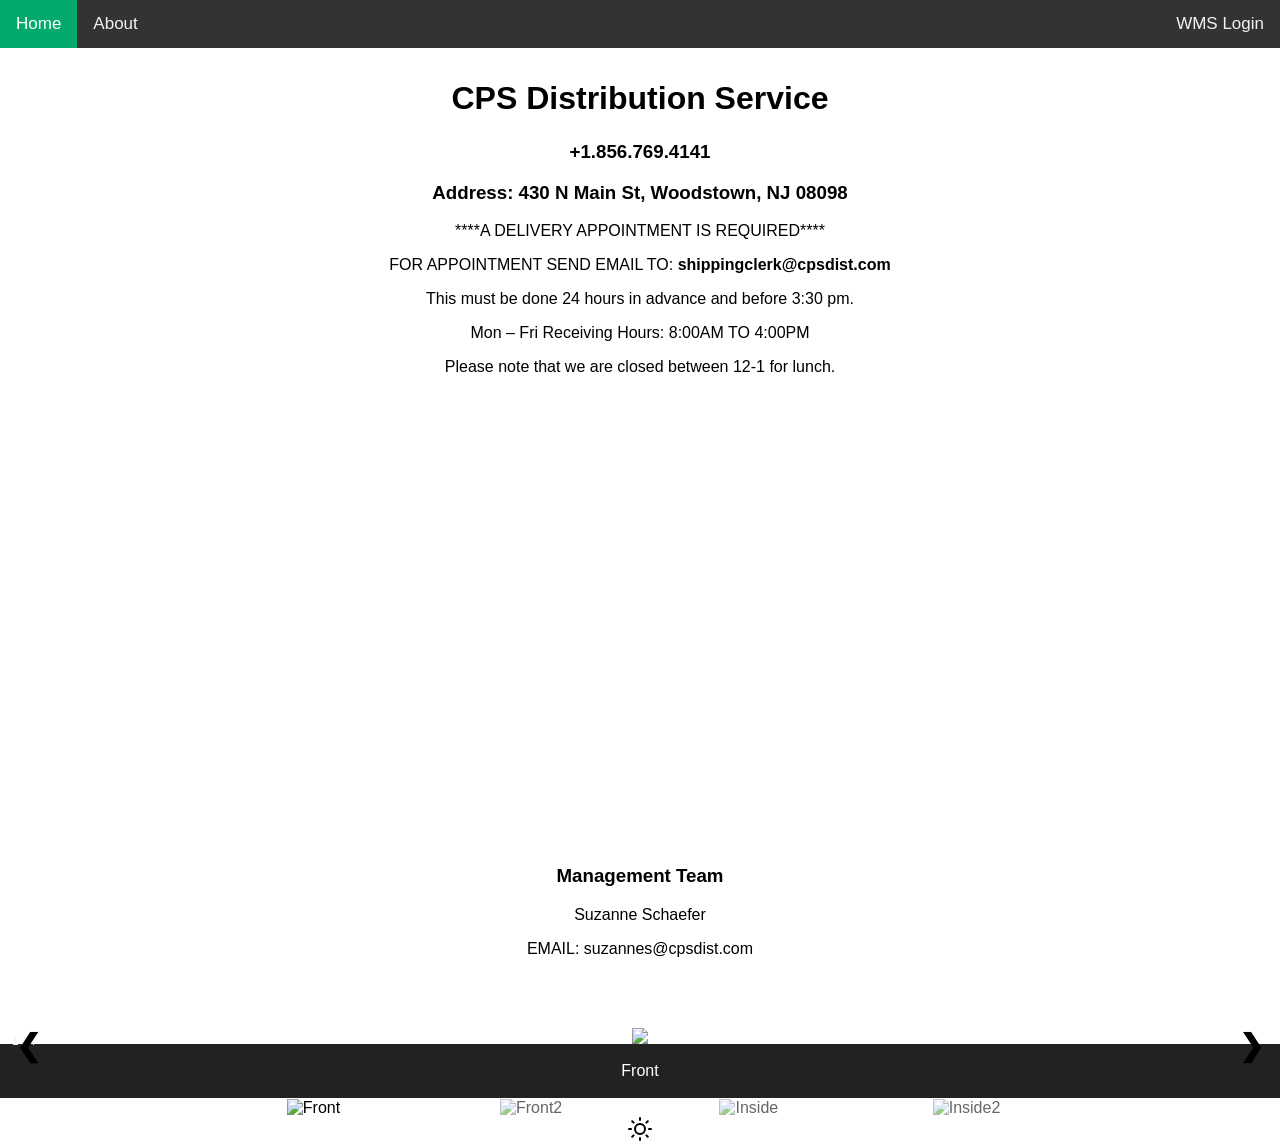
==== index.html @ 5da6aa64 "Align home and about page headers Co-authored-by: Copilot <223556219+Copilot@users.noreply.github.co" ====
<!doctype html>
<html>
<head>
<!-- Google tag (gtag.js) --> 
<script async src="https://www.googletagmanager.com/gtag/js?id=G-Y0MDS5JPE9"></script> 
<script>
  window.dataLayer = window.dataLayer || [];
  function gtag(){dataLayer.push(arguments);}
  gtag('js', new Date());

  gtag('config', 'G-Y0MDS5JPE9');
</script>
<meta charset="utf-8">
<title>CPS www.cpsdist.com</title>
	<link rel="stylesheet" href="mystyle.css">
</head>

<body>
<div class="topnav"> 
	<a class="active" href="index.html">Home</a> 
	<a href="about.html">About</a>
  <div class="topnav-right"> 
	  <a href="https://app.extensiv.com/">WMS Login</a> 
	</div>
</div>
<main class="content-wrap">
  <header class="page-header">
    <h1>CPS Distribution Service</h1>
  </header>
  <h3>+1.856.769.4141</h3>
  <h3>Address: 430 N Main St, Woodstown, NJ 08098</h3>
  <p>****A DELIVERY APPOINTMENT IS REQUIRED****</p>
  <p>FOR APPOINTMENT SEND EMAIL TO: <strong>shippingclerk@cpsdist.com</strong></p>
  <p>This must be done 24 hours in advance and before 3:30 pm.</p>
  <p>Mon – Fri Receiving Hours: 8:00AM TO 4:00PM </p>
  <p>Please note that we are closed between 12-1 for lunch.</p>
  <iframe src="https://www.google.com/maps/embed?pb=!1m18!1m12!1m3!1d3823.356753494996!2d-75.32481742333418!3d39.6613427715711!2m3!1f0!2f0!3f0!3m2!1i1024!2i768!4f13.1!3m3!1m2!1s0x89c72034158e847d%3A0xb6522a8468f2dd90!2s430%20N%20Main%20St%2C%20Woodstown%2C%20NJ%2008098%2C%20USA!5e1!3m2!1sen!2suk!4v1722860934580!5m2!1sen!2suk" width="600" height="450" style="border:0;" allowfullscreen="" loading="lazy" referrerpolicy="no-referrer-when-downgrade"></iframe>
  <p>
  <h3>Management Team</h3>
  </p>
  <p>Suzanne Schaefer</p>
  <p>EMAIL: suzannes@cpsdist.com</p>
</main>

<!DOCTYPE html>
<html>
<meta name="viewport" content="width=device-width, initial-scale=1">
<style>
body {
  font-family: Arial;
  margin: 0;
}

* {
  box-sizing: border-box;
}

img {
  vertical-align: middle;
}

/* Position the image container (needed to position the left and right arrows) */
.container {
  position: relative;
}

/* Hide the images by default */
.mySlides {
  display: none;
}

/* Add a pointer when hovering over the thumbnail images */
.cursor {
  cursor: pointer;
}

/* Next & previous buttons */
.prev,
.next {
  cursor: pointer;
  position: absolute;
  top: 40%;
  width: auto;
  padding: 16px;
  margin-top: -50px;
  color: black;
  font-weight: bold;
  font-size: 30px;
  border-radius: 0 3px 3px 0;
  user-select: none;
  -webkit-user-select: none;
}
	
.dark-mode .prev, .dark-mode .next{
  color: red;
}

/* Position the "next button" to the right */
.prev {
  left: 0;
  border-radius: 3px 0 0 3px;
}	
	
/* Position the "next button" to the right */
.next {
  right: 0;
  border-radius: 3px 0 0 3px;
}

/* On hover, add a black background color with a little bit see-through */
.prev:hover,
.next:hover {
  background-color: rgba(0, 0, 0, 0.8);
}

/* Number text (1/3 etc) */
.numbertext {
  color: #f2f2f2;
  font-size: 12px;
  padding: 8px 12px;
  position: absolute;
  top: 0;
}

/* Container for image text */
.caption-container {
  text-align: center;
  background-color: #222;
  padding: 2px 16px;
  color: white;
}

.row:after {
  content: "";
  display: table;
  clear: both;
}

/* Six columns side by side */
.column {
  /*float: left;*/
	display: inline-block;
  width: 16.66%;
}

/* Add a transparency effect for thumnbail images */
.demo {
  opacity: 0.6;
}

.active,
.demo:hover {
  opacity: 1;
}
</style>
<body>
<h2 style="text-align:center"></h2>
<div class="container" align="center">
  <div class="mySlides">
    <div class="numbertext">1 / 4</div>
    <img src="./Photos/Front.jpg" style="width:40%"> </div>
  <div class="mySlides">
    <div class="numbertext">2 / 4</div>
    <img src="./Photos/Front2.jpg" style="width:40%"> </div>
  <div class="mySlides">
    <div class="numbertext">3 / 4</div>
    <img src="./Photos/Inside.jpg" style="width:40%"> </div>
  <div class="mySlides">
    <div class="numbertext">4 / 4</div>
    <img src="./Photos/Inside2.jpg" style="width:40%"> </div>
  <a class="prev" onclick="plusSlides(-1)">❮</a> <a class="next" onclick="plusSlides(1)">❯</a>

  <div class="caption-container">
    <p id="caption"></p>
  </div>
  <div class="row">
    <div class="column"> <img class="demo cursor" src="./Photos/Front.jpg" style="width:100%" onclick="currentSlide(1)" alt="Front"> </div>
    <div class="column"> <img class="demo cursor" src="./Photos/Front2.jpg" style="width:100%" onclick="currentSlide(2)" alt="Front2"> </div>
    <div class="column"> <img class="demo cursor" src="./Photos/Inside.jpg" style="width:100%" onclick="currentSlide(3)" alt="Inside"> </div>
    <div class="column"> <img class="demo cursor" src="./Photos/Inside2.jpg" style="width:100%" onclick="currentSlide(4)" alt="Inside2"> </div>
  </div>
</div>
<script>
let slideIndex = 1;
showSlides(slideIndex);

function plusSlides(n) {
  showSlides(slideIndex += n);
}

function currentSlide(n) {
  showSlides(slideIndex = n);
}

function showSlides(n) {
  let i;
  let slides = document.getElementsByClassName("mySlides");
  let dots = document.getElementsByClassName("demo");
  let captionText = document.getElementById("caption");
  if (n > slides.length) {slideIndex = 1}
  if (n < 1) {slideIndex = slides.length}
  for (i = 0; i < slides.length; i++) {
    slides[i].style.display = "none";
  }
  for (i = 0; i < dots.length; i++) {
    dots[i].className = dots[i].className.replace(" active", "");
  }
  slides[slideIndex-1].style.display = "block";
  dots[slideIndex-1].className += " active";
  captionText.innerHTML = dots[slideIndex-1].alt;
}
</script> 
	
	<div align="center" class="toggle-container" id="themeToggle">
            <svg class="sun-icon" xmlns="http://www.w3.org/2000/svg" width="24" height="24" viewBox="0 0 24 24" fill="none" stroke="currentColor" stroke-width="2" stroke-linecap="round" stroke-linejoin="round">
                <circle cx="12" cy="12" r="5"></circle>
                <line x1="12" y1="1" x2="12" y2="3"></line>
                <line x1="12" y1="21" x2="12" y2="23"></line>
                <line x1="4.22" y1="4.22" x2="5.64" y2="5.64"></line>
                <line x1="18.36" y1="18.36" x2="19.78" y2="19.78"></line>
                <line x1="1" y1="12" x2="3" y2="12"></line>
                <line x1="21" y1="12" x2="23" y2="12"></line>
                <line x1="4.22" y1="19.78" x2="5.64" y2="18.36"></line>
                <line x1="18.36" y1="5.64" x2="19.78" y2="4.22"></line>
            </svg>
            <svg class="moon-icon" xmlns="http://www.w3.org/2000/svg" width="24" height="24" viewBox="0 0 24 24" fill="none" stroke="currentColor" stroke-width="2" stroke-linecap="round" stroke-linejoin="round">
                <path d="M21 12.79A9 9 0 1 1 11.21 3 7 7 0 0 0 21 12.79z"></path>
            </svg>
	</div>
		    <script src="script.js"></script>
	
<!-- Cloudflare Web Analytics --><script defer src='https://static.cloudflareinsights.com/beacon.min.js' data-cf-beacon='{"token": "e6b9dbf8e96c4eba8fe6dc95c6034bb9"}'></script><!-- End Cloudflare Web Analytics -->
</body>
</html>

</body>
</html>
---- mystyle.css ----
/* CSS Document */

body {
    margin: 0;
    font-family: Arial, Helvetica, sans-serif;
	background-color: white;
	color: black;
}
.dark-mode {
  background-color: black;
  color: white;
}

div.container {
  text-align: center;
}

.content-wrap {
  max-width: 900px;
  margin: 0 auto;
  padding: 72px 20px 32px;
  text-align: center;
}

.page-header {
  padding-top: 8px;
  margin-bottom: 24px;
}

.page-header h1,
.page-header h2 {
  margin: 0;
}

.page-header h2 {
  margin-top: 12px;
}

.content-wrap h1,
.content-wrap h2,
.content-wrap h3,
.content-wrap h4,
.content-wrap p {
  margin-left: auto;
  margin-right: auto;
}

ul.myUL {
  display: inline-block;
  text-align: left;
  line-height: 1.6;
}

.about-logo {
  max-width: 100%;
  height: auto;
}

.about-photo {
  max-width: 100%;
  height: auto;
}

.topnav {
    overflow: hidden;
    background-color: #333;
	position: fixed;
	width: 100%;
	top: 0px;
}
.topnav a {
    float: left;
    color: #f2f2f2;
    text-align: center;
    padding: 14px 16px;
    text-decoration: none;
    font-size: 17px;
}
.topnav a:hover {
    background-color: #ddd;
    color: black;
}
.topnav a.active {
    background-color: #04AA6D;
    color: white;
}
.topnav-right {
    float: right;
}


/* Styles for the toggle container */
.toggle-container {
    cursor: pointer;
}
/* Styles for the sun and moon icons */
.sun-icon, .moon-icon {
    width: 24px;
    height: 24px;
    transition: opacity 0.3s;
}
/* Hide moon icon by default (light mode) */
.moon-icon {
    display: none;
}
/* Show moon icon and hide sun icon in dark mode */
.dark-mode .sun-icon {
    display: none;
}
.dark-mode .moon-icon {
    display: inline-block;
}

/* Mobile map */
@media screen and (max-width:767px) {
iframe[src*="google"] {
    width: 95% !important;
}
}
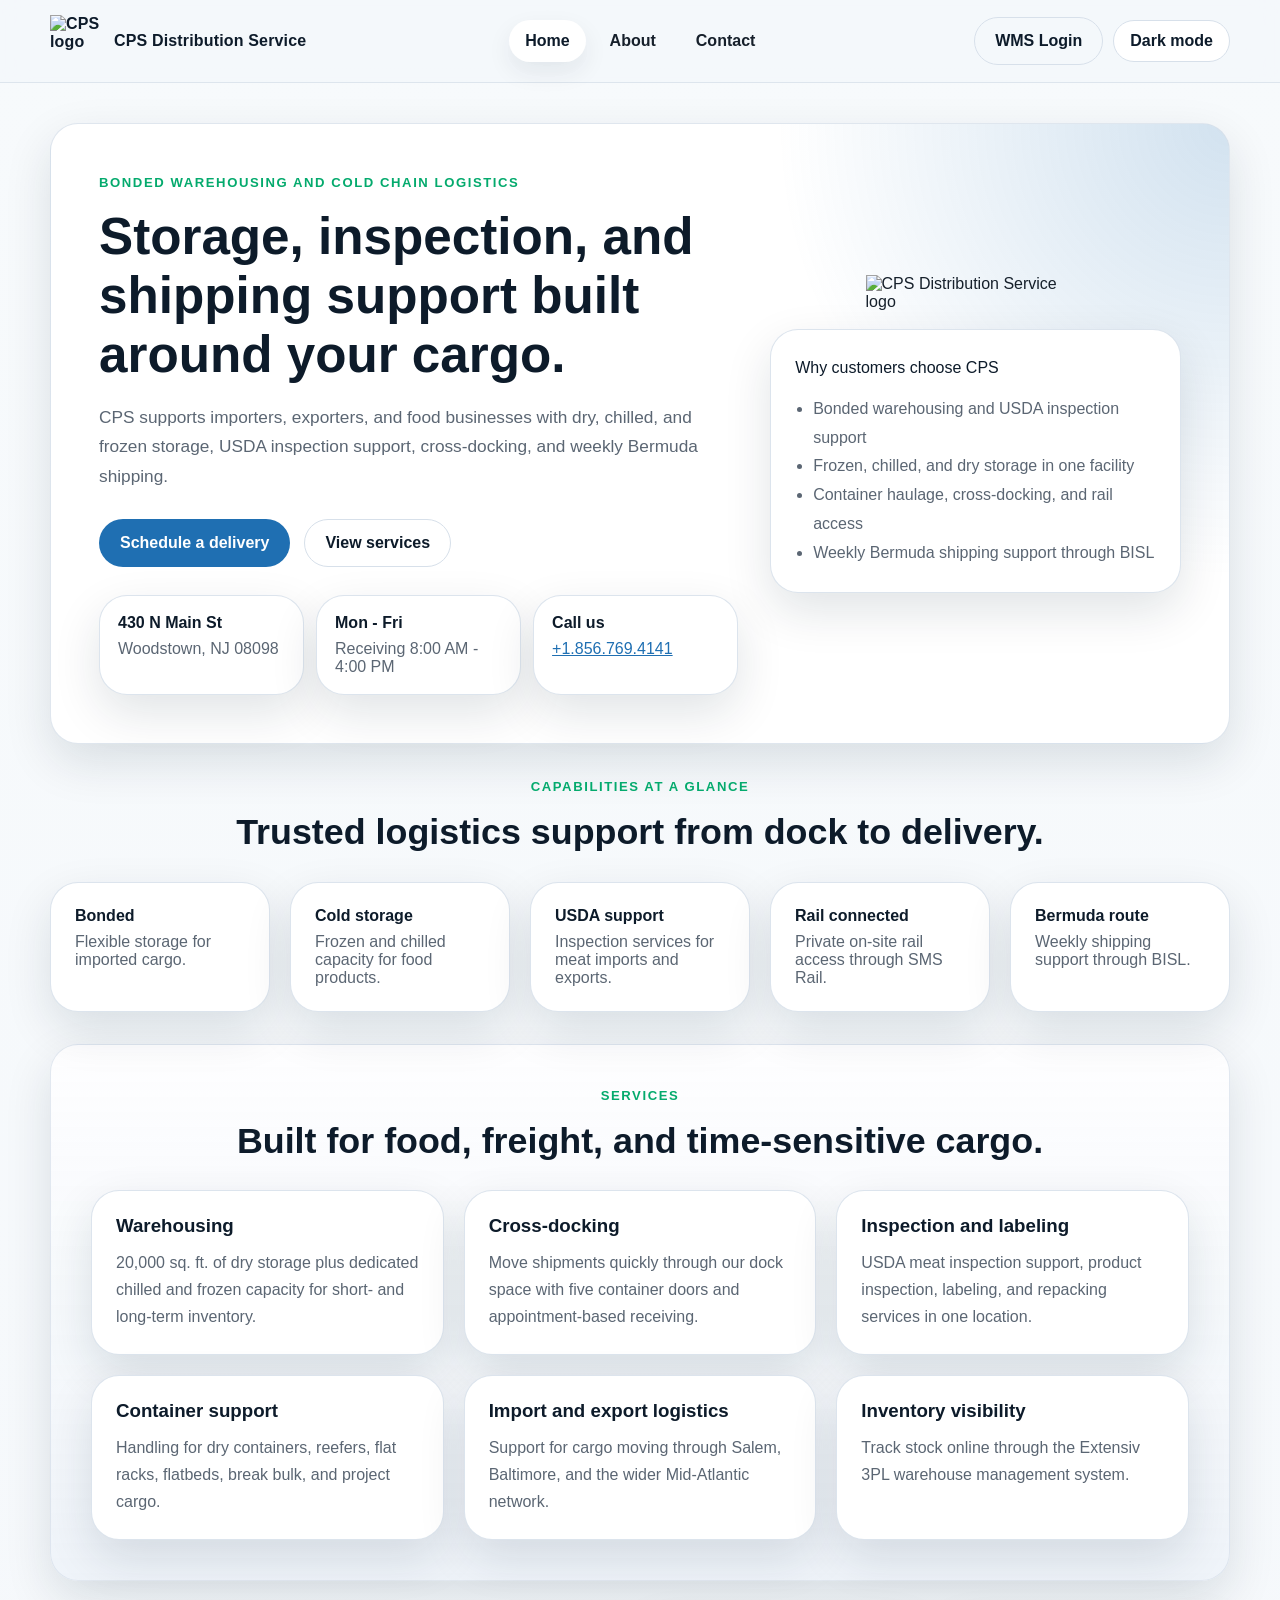
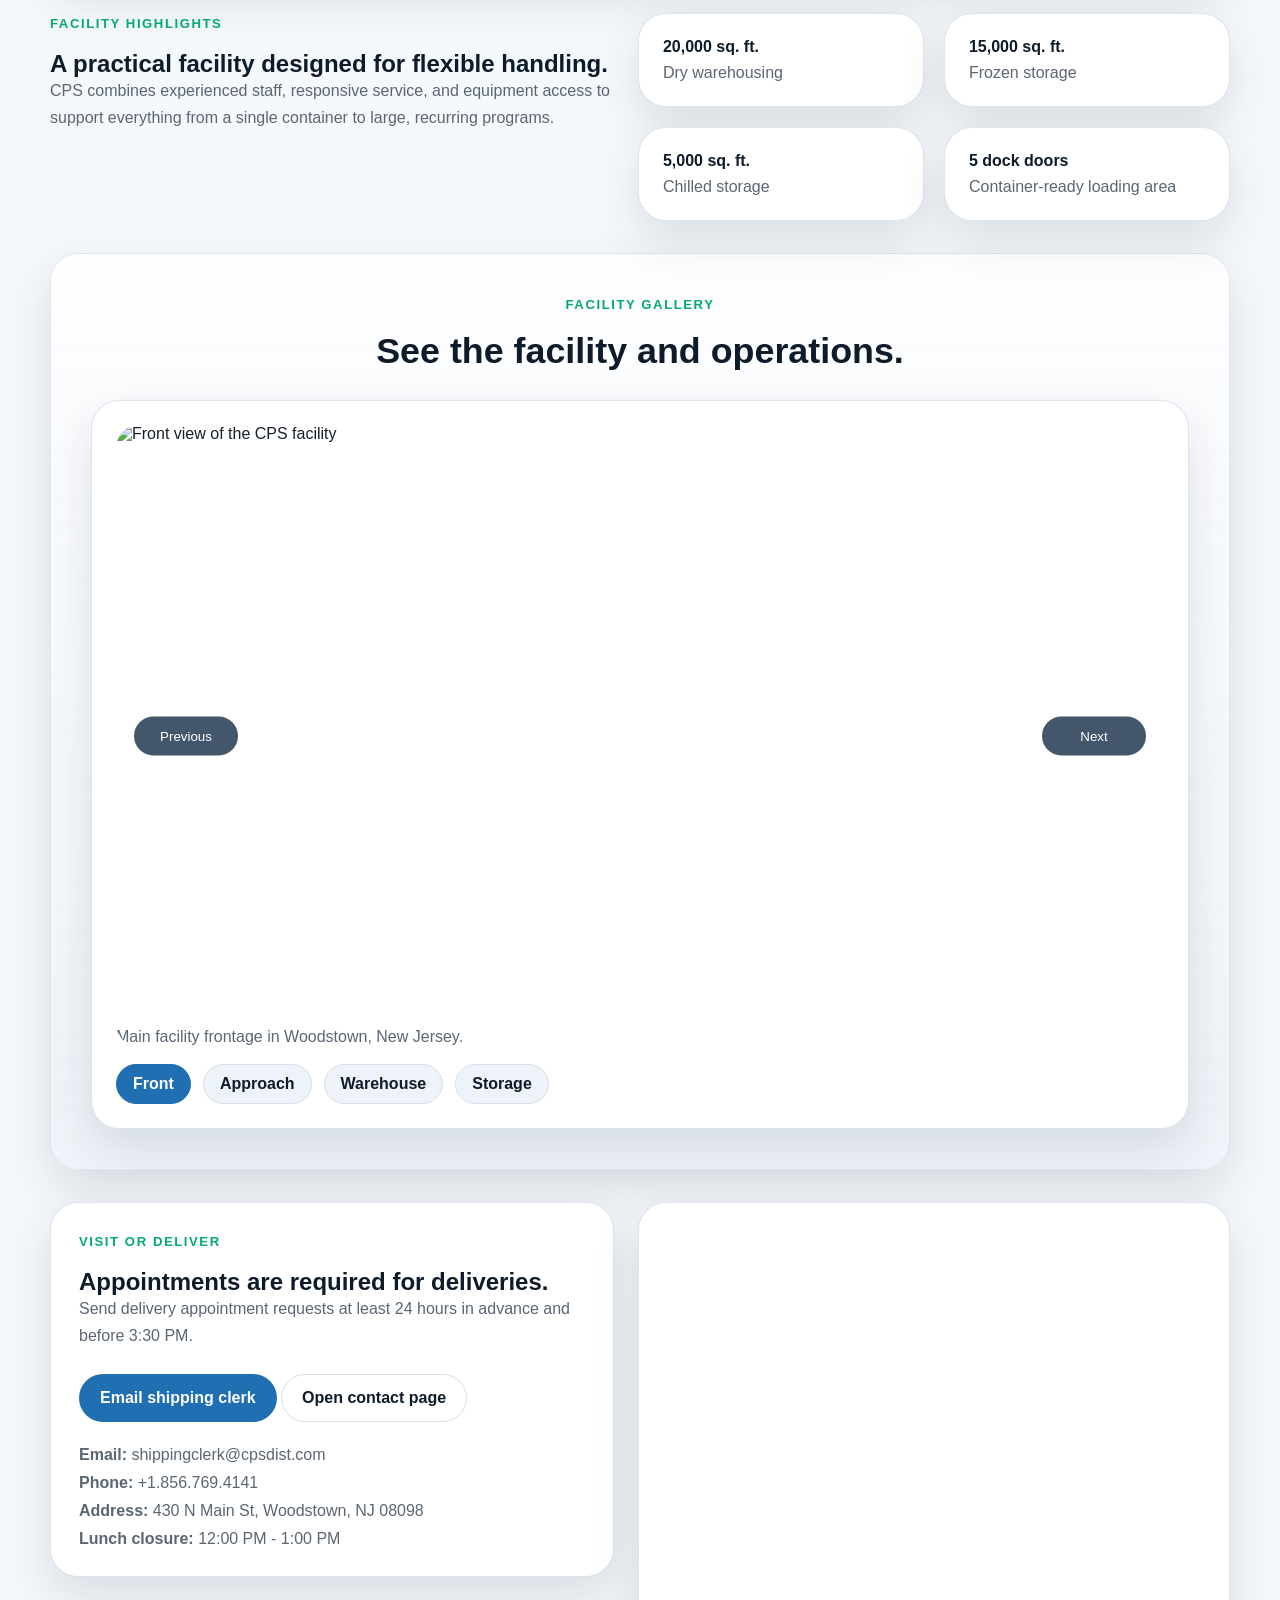
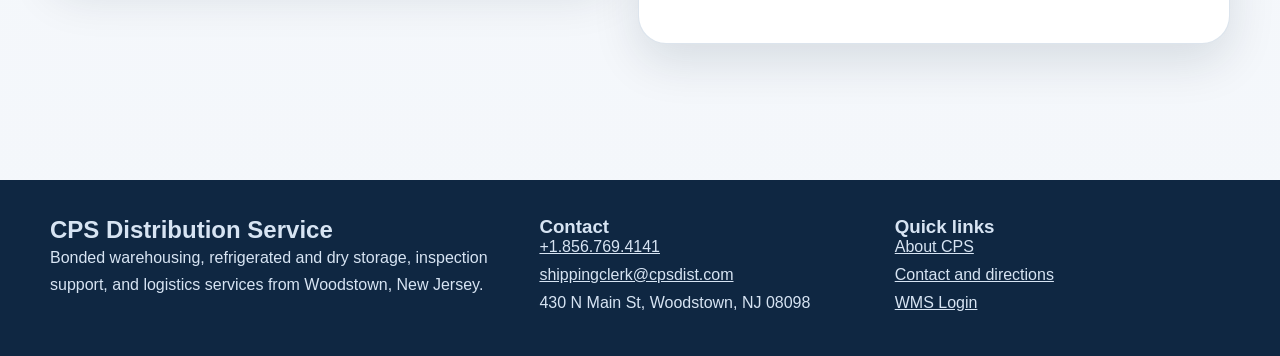
==== commit 8be16e94: "Refresh CPS website design Co-authored-by: Copilot <223556219+Copilot@users.noreply.github.com>" ====
--- a/index.html
+++ b/index.html
@@ -1,8 +1,8 @@
 <!doctype html>
-<html>
+<html lang="en">
 <head>
-<!-- Google tag (gtag.js) --> 
-<script async src="https://www.googletagmanager.com/gtag/js?id=G-Y0MDS5JPE9"></script> 
+<!-- Google tag (gtag.js) -->
+<script async src="https://www.googletagmanager.com/gtag/js?id=G-Y0MDS5JPE9"></script>
 <script>
   window.dataLayer = window.dataLayer || [];
   function gtag(){dataLayer.push(arguments);}
@@ -11,227 +11,247 @@
   gtag('config', 'G-Y0MDS5JPE9');
 </script>
 <meta charset="utf-8">
-<title>CPS www.cpsdist.com</title>
-	<link rel="stylesheet" href="mystyle.css">
+<meta name="viewport" content="width=device-width, initial-scale=1">
+<title>CPS Distribution Service</title>
+<meta name="description" content="CPS Distribution Service provides bonded warehousing, refrigerated and dry storage, cross-docking, and logistics support from Woodstown, New Jersey.">
+<link rel="stylesheet" href="mystyle.css">
 </head>
 
 <body>
-<div class="topnav"> 
-	<a class="active" href="index.html">Home</a> 
-	<a href="about.html">About</a>
-  <div class="topnav-right"> 
-	  <a href="https://app.extensiv.com/">WMS Login</a> 
-	</div>
-</div>
-<main class="content-wrap">
-  <header class="page-header">
-    <h1>CPS Distribution Service</h1>
-  </header>
-  <h3>+1.856.769.4141</h3>
-  <h3>Address: 430 N Main St, Woodstown, NJ 08098</h3>
-  <p>****A DELIVERY APPOINTMENT IS REQUIRED****</p>
-  <p>FOR APPOINTMENT SEND EMAIL TO: <strong>shippingclerk@cpsdist.com</strong></p>
-  <p>This must be done 24 hours in advance and before 3:30 pm.</p>
-  <p>Mon – Fri Receiving Hours: 8:00AM TO 4:00PM </p>
-  <p>Please note that we are closed between 12-1 for lunch.</p>
-  <iframe src="https://www.google.com/maps/embed?pb=!1m18!1m12!1m3!1d3823.356753494996!2d-75.32481742333418!3d39.6613427715711!2m3!1f0!2f0!3f0!3m2!1i1024!2i768!4f13.1!3m3!1m2!1s0x89c72034158e847d%3A0xb6522a8468f2dd90!2s430%20N%20Main%20St%2C%20Woodstown%2C%20NJ%2008098%2C%20USA!5e1!3m2!1sen!2suk!4v1722860934580!5m2!1sen!2suk" width="600" height="450" style="border:0;" allowfullscreen="" loading="lazy" referrerpolicy="no-referrer-when-downgrade"></iframe>
-  <p>
-  <h3>Management Team</h3>
-  </p>
-  <p>Suzanne Schaefer</p>
-  <p>EMAIL: suzannes@cpsdist.com</p>
+<header class="site-header">
+  <div class="topnav">
+    <a class="nav-brand" href="index.html">
+      <img src="Photos/Trans.png" alt="CPS logo">
+      <span>CPS Distribution Service</span>
+    </a>
+    <nav class="nav-links" aria-label="Main navigation">
+      <a class="active" href="index.html">Home</a>
+      <a href="about.html">About</a>
+      <a href="contact.html">Contact</a>
+    </nav>
+    <div class="nav-actions">
+      <a class="button button-secondary nav-button" href="https://app.extensiv.com/">WMS Login</a>
+      <button class="theme-toggle" id="themeToggle" type="button" aria-label="Toggle color theme">Dark mode</button>
+    </div>
+  </div>
+</header>
+
+<main class="page-main">
+  <section class="hero hero-home">
+    <div class="hero-grid">
+      <div class="hero-copy">
+        <p class="eyebrow">Bonded warehousing and cold chain logistics</p>
+        <h1>Storage, inspection, and shipping support built around your cargo.</h1>
+        <p class="hero-text">CPS supports importers, exporters, and food businesses with dry, chilled, and frozen storage, USDA inspection support, cross-docking, and weekly Bermuda shipping.</p>
+        <div class="button-row">
+          <a class="button" href="contact.html">Schedule a delivery</a>
+          <a class="button button-secondary" href="about.html">View services</a>
+        </div>
+        <div class="hero-meta">
+          <div class="meta-card">
+            <strong>430 N Main St</strong>
+            <span>Woodstown, NJ 08098</span>
+          </div>
+          <div class="meta-card">
+            <strong>Mon - Fri</strong>
+            <span>Receiving 8:00 AM - 4:00 PM</span>
+          </div>
+          <div class="meta-card">
+            <strong>Call us</strong>
+            <span><a href="tel:+18567694141">+1.856.769.4141</a></span>
+          </div>
+        </div>
+      </div>
+      <div class="hero-panel">
+        <img class="hero-logo" src="Photos/Trans.png" alt="CPS Distribution Service logo">
+        <div class="highlight-card">
+          <p class="highlight-label">Why customers choose CPS</p>
+          <ul class="highlight-list">
+            <li>Bonded warehousing and USDA inspection support</li>
+            <li>Frozen, chilled, and dry storage in one facility</li>
+            <li>Container haulage, cross-docking, and rail access</li>
+            <li>Weekly Bermuda shipping support through BISL</li>
+          </ul>
+        </div>
+      </div>
+    </div>
+  </section>
+
+  <section class="section">
+    <div class="section-heading">
+      <p class="eyebrow">Capabilities at a glance</p>
+      <h2>Trusted logistics support from dock to delivery.</h2>
+    </div>
+    <div class="trust-grid">
+      <article class="trust-item">
+        <strong>Bonded</strong>
+        <span>Flexible storage for imported cargo.</span>
+      </article>
+      <article class="trust-item">
+        <strong>Cold storage</strong>
+        <span>Frozen and chilled capacity for food products.</span>
+      </article>
+      <article class="trust-item">
+        <strong>USDA support</strong>
+        <span>Inspection services for meat imports and exports.</span>
+      </article>
+      <article class="trust-item">
+        <strong>Rail connected</strong>
+        <span>Private on-site rail access through SMS Rail.</span>
+      </article>
+      <article class="trust-item">
+        <strong>Bermuda route</strong>
+        <span>Weekly shipping support through BISL.</span>
+      </article>
+    </div>
+  </section>
+
+  <section class="section section-muted">
+    <div class="section-heading">
+      <p class="eyebrow">Services</p>
+      <h2>Built for food, freight, and time-sensitive cargo.</h2>
+    </div>
+    <div class="cards-grid">
+      <article class="card">
+        <h3>Warehousing</h3>
+        <p>20,000 sq. ft. of dry storage plus dedicated chilled and frozen capacity for short- and long-term inventory.</p>
+      </article>
+      <article class="card">
+        <h3>Cross-docking</h3>
+        <p>Move shipments quickly through our dock space with five container doors and appointment-based receiving.</p>
+      </article>
+      <article class="card">
+        <h3>Inspection and labeling</h3>
+        <p>USDA meat inspection support, product inspection, labeling, and repacking services in one location.</p>
+      </article>
+      <article class="card">
+        <h3>Container support</h3>
+        <p>Handling for dry containers, reefers, flat racks, flatbeds, break bulk, and project cargo.</p>
+      </article>
+      <article class="card">
+        <h3>Import and export logistics</h3>
+        <p>Support for cargo moving through Salem, Baltimore, and the wider Mid-Atlantic network.</p>
+      </article>
+      <article class="card">
+        <h3>Inventory visibility</h3>
+        <p>Track stock online through the Extensiv 3PL warehouse management system.</p>
+      </article>
+    </div>
+  </section>
+
+  <section class="section">
+    <div class="split-section">
+      <div>
+        <p class="eyebrow">Facility highlights</p>
+        <h2>A practical facility designed for flexible handling.</h2>
+        <p>CPS combines experienced staff, responsive service, and equipment access to support everything from a single container to large, recurring programs.</p>
+      </div>
+      <div class="stats-grid">
+        <article class="stat-card">
+          <strong>20,000 sq. ft.</strong>
+          <span>Dry warehousing</span>
+        </article>
+        <article class="stat-card">
+          <strong>15,000 sq. ft.</strong>
+          <span>Frozen storage</span>
+        </article>
+        <article class="stat-card">
+          <strong>5,000 sq. ft.</strong>
+          <span>Chilled storage</span>
+        </article>
+        <article class="stat-card">
+          <strong>5 dock doors</strong>
+          <span>Container-ready loading area</span>
+        </article>
+      </div>
+    </div>
+  </section>
+
+  <section class="section section-muted">
+    <div class="section-heading">
+      <p class="eyebrow">Facility gallery</p>
+      <h2>See the facility and operations.</h2>
+    </div>
+    <div class="gallery" data-gallery>
+      <div class="gallery-stage">
+        <figure class="gallery-slide">
+          <img src="Photos/Front.jpg" alt="Front view of the CPS facility">
+          <figcaption>Main facility frontage in Woodstown, New Jersey.</figcaption>
+        </figure>
+        <figure class="gallery-slide">
+          <img src="Photos/Front2.jpg" alt="Additional front exterior view of the CPS facility">
+          <figcaption>Exterior access and loading approach.</figcaption>
+        </figure>
+        <figure class="gallery-slide">
+          <img src="Photos/Inside.jpg" alt="Interior warehouse storage area">
+          <figcaption>Interior storage space for customer inventory.</figcaption>
+        </figure>
+        <figure class="gallery-slide">
+          <img src="Photos/Inside2.jpg" alt="Additional interior warehouse view">
+          <figcaption>Warehouse operations and storage layout.</figcaption>
+        </figure>
+        <button class="gallery-control gallery-prev" type="button" aria-label="Previous slide">Previous</button>
+        <button class="gallery-control gallery-next" type="button" aria-label="Next slide">Next</button>
+      </div>
+      <div class="gallery-thumbs">
+        <button class="gallery-thumb" type="button">Front</button>
+        <button class="gallery-thumb" type="button">Approach</button>
+        <button class="gallery-thumb" type="button">Warehouse</button>
+        <button class="gallery-thumb" type="button">Storage</button>
+      </div>
+    </div>
+  </section>
+
+  <section class="section">
+    <div class="split-section">
+      <div class="contact-panel">
+        <p class="eyebrow">Visit or deliver</p>
+        <h2>Appointments are required for deliveries.</h2>
+        <p>Send delivery appointment requests at least 24 hours in advance and before 3:30 PM.</p>
+        <div class="contact-actions">
+          <a class="button" href="mailto:shippingclerk@cpsdist.com">Email shipping clerk</a>
+          <a class="button button-secondary" href="contact.html">Open contact page</a>
+        </div>
+        <ul class="detail-list">
+          <li><strong>Email:</strong> shippingclerk@cpsdist.com</li>
+          <li><strong>Phone:</strong> +1.856.769.4141</li>
+          <li><strong>Address:</strong> 430 N Main St, Woodstown, NJ 08098</li>
+          <li><strong>Lunch closure:</strong> 12:00 PM - 1:00 PM</li>
+        </ul>
+      </div>
+      <div class="map-card">
+        <iframe src="https://www.google.com/maps/embed?pb=!1m18!1m12!1m3!1d3823.356753494996!2d-75.32481742333418!3d39.6613427715711!2m3!1f0!2f0!3f0!3m2!1i1024!2i768!4f13.1!3m3!1m2!1s0x89c72034158e847d%3A0xb6522a8468f2dd90!2s430%20N%20Main%20St%2C%20Woodstown%2C%20NJ%2008098%2C%20USA!5e1!3m2!1sen!2suk!4v1722860934580!5m2!1sen!2suk" title="Map to CPS Distribution Service" loading="lazy" referrerpolicy="no-referrer-when-downgrade"></iframe>
+      </div>
+    </div>
+  </section>
 </main>
 
-<!DOCTYPE html>
-<html>
-<meta name="viewport" content="width=device-width, initial-scale=1">
-<style>
-body {
-  font-family: Arial;
-  margin: 0;
-}
-
-* {
-  box-sizing: border-box;
-}
-
-img {
-  vertical-align: middle;
-}
-
-/* Position the image container (needed to position the left and right arrows) */
-.container {
-  position: relative;
-}
-
-/* Hide the images by default */
-.mySlides {
-  display: none;
-}
-
-/* Add a pointer when hovering over the thumbnail images */
-.cursor {
-  cursor: pointer;
-}
-
-/* Next & previous buttons */
-.prev,
-.next {
-  cursor: pointer;
-  position: absolute;
-  top: 40%;
-  width: auto;
-  padding: 16px;
-  margin-top: -50px;
-  color: black;
-  font-weight: bold;
-  font-size: 30px;
-  border-radius: 0 3px 3px 0;
-  user-select: none;
-  -webkit-user-select: none;
-}
-	
-.dark-mode .prev, .dark-mode .next{
-  color: red;
-}
-
-/* Position the "next button" to the right */
-.prev {
-  left: 0;
-  border-radius: 3px 0 0 3px;
-}	
-	
-/* Position the "next button" to the right */
-.next {
-  right: 0;
-  border-radius: 3px 0 0 3px;
-}
-
-/* On hover, add a black background color with a little bit see-through */
-.prev:hover,
-.next:hover {
-  background-color: rgba(0, 0, 0, 0.8);
-}
-
-/* Number text (1/3 etc) */
-.numbertext {
-  color: #f2f2f2;
-  font-size: 12px;
-  padding: 8px 12px;
-  position: absolute;
-  top: 0;
-}
-
-/* Container for image text */
-.caption-container {
-  text-align: center;
-  background-color: #222;
-  padding: 2px 16px;
-  color: white;
-}
-
-.row:after {
-  content: "";
-  display: table;
-  clear: both;
-}
-
-/* Six columns side by side */
-.column {
-  /*float: left;*/
-	display: inline-block;
-  width: 16.66%;
-}
-
-/* Add a transparency effect for thumnbail images */
-.demo {
-  opacity: 0.6;
-}
-
-.active,
-.demo:hover {
-  opacity: 1;
-}
-</style>
-<body>
-<h2 style="text-align:center"></h2>
-<div class="container" align="center">
-  <div class="mySlides">
-    <div class="numbertext">1 / 4</div>
-    <img src="./Photos/Front.jpg" style="width:40%"> </div>
-  <div class="mySlides">
-    <div class="numbertext">2 / 4</div>
-    <img src="./Photos/Front2.jpg" style="width:40%"> </div>
-  <div class="mySlides">
-    <div class="numbertext">3 / 4</div>
-    <img src="./Photos/Inside.jpg" style="width:40%"> </div>
-  <div class="mySlides">
-    <div class="numbertext">4 / 4</div>
-    <img src="./Photos/Inside2.jpg" style="width:40%"> </div>
-  <a class="prev" onclick="plusSlides(-1)">❮</a> <a class="next" onclick="plusSlides(1)">❯</a>
-
-  <div class="caption-container">
-    <p id="caption"></p>
+<footer class="site-footer">
+  <div class="footer-grid">
+    <div>
+      <h2>CPS Distribution Service</h2>
+      <p>Bonded warehousing, refrigerated and dry storage, inspection support, and logistics services from Woodstown, New Jersey.</p>
+    </div>
+    <div>
+      <h3>Contact</h3>
+      <ul class="footer-list">
+        <li><a href="tel:+18567694141">+1.856.769.4141</a></li>
+        <li><a href="mailto:shippingclerk@cpsdist.com">shippingclerk@cpsdist.com</a></li>
+        <li>430 N Main St, Woodstown, NJ 08098</li>
+      </ul>
+    </div>
+    <div>
+      <h3>Quick links</h3>
+      <ul class="footer-list">
+        <li><a href="about.html">About CPS</a></li>
+        <li><a href="contact.html">Contact and directions</a></li>
+        <li><a href="https://app.extensiv.com/">WMS Login</a></li>
+      </ul>
+    </div>
   </div>
-  <div class="row">
-    <div class="column"> <img class="demo cursor" src="./Photos/Front.jpg" style="width:100%" onclick="currentSlide(1)" alt="Front"> </div>
-    <div class="column"> <img class="demo cursor" src="./Photos/Front2.jpg" style="width:100%" onclick="currentSlide(2)" alt="Front2"> </div>
-    <div class="column"> <img class="demo cursor" src="./Photos/Inside.jpg" style="width:100%" onclick="currentSlide(3)" alt="Inside"> </div>
-    <div class="column"> <img class="demo cursor" src="./Photos/Inside2.jpg" style="width:100%" onclick="currentSlide(4)" alt="Inside2"> </div>
-  </div>
-</div>
-<script>
-let slideIndex = 1;
-showSlides(slideIndex);
-
-function plusSlides(n) {
-  showSlides(slideIndex += n);
-}
-
-function currentSlide(n) {
-  showSlides(slideIndex = n);
-}
-
-function showSlides(n) {
-  let i;
-  let slides = document.getElementsByClassName("mySlides");
-  let dots = document.getElementsByClassName("demo");
-  let captionText = document.getElementById("caption");
-  if (n > slides.length) {slideIndex = 1}
-  if (n < 1) {slideIndex = slides.length}
-  for (i = 0; i < slides.length; i++) {
-    slides[i].style.display = "none";
-  }
-  for (i = 0; i < dots.length; i++) {
-    dots[i].className = dots[i].className.replace(" active", "");
-  }
-  slides[slideIndex-1].style.display = "block";
-  dots[slideIndex-1].className += " active";
-  captionText.innerHTML = dots[slideIndex-1].alt;
-}
-</script> 
-	
-	<div align="center" class="toggle-container" id="themeToggle">
-            <svg class="sun-icon" xmlns="http://www.w3.org/2000/svg" width="24" height="24" viewBox="0 0 24 24" fill="none" stroke="currentColor" stroke-width="2" stroke-linecap="round" stroke-linejoin="round">
-                <circle cx="12" cy="12" r="5"></circle>
-                <line x1="12" y1="1" x2="12" y2="3"></line>
-                <line x1="12" y1="21" x2="12" y2="23"></line>
-                <line x1="4.22" y1="4.22" x2="5.64" y2="5.64"></line>
-                <line x1="18.36" y1="18.36" x2="19.78" y2="19.78"></line>
-                <line x1="1" y1="12" x2="3" y2="12"></line>
-                <line x1="21" y1="12" x2="23" y2="12"></line>
-                <line x1="4.22" y1="19.78" x2="5.64" y2="18.36"></line>
-                <line x1="18.36" y1="5.64" x2="19.78" y2="4.22"></line>
-            </svg>
-            <svg class="moon-icon" xmlns="http://www.w3.org/2000/svg" width="24" height="24" viewBox="0 0 24 24" fill="none" stroke="currentColor" stroke-width="2" stroke-linecap="round" stroke-linejoin="round">
-                <path d="M21 12.79A9 9 0 1 1 11.21 3 7 7 0 0 0 21 12.79z"></path>
-            </svg>
-	</div>
-		    <script src="script.js"></script>
-	
-<!-- Cloudflare Web Analytics --><script defer src='https://static.cloudflareinsights.com/beacon.min.js' data-cf-beacon='{"token": "e6b9dbf8e96c4eba8fe6dc95c6034bb9"}'></script><!-- End Cloudflare Web Analytics -->
+</footer>
+
+<script src="script.js"></script>
+<!-- Cloudflare Web Analytics --><script defer src="https://static.cloudflareinsights.com/beacon.min.js" data-cf-beacon='{"token": "e6b9dbf8e96c4eba8fe6dc95c6034bb9"}'></script><!-- End Cloudflare Web Analytics -->
 </body>
 </html>
-
-</body>
-</html>
--- a/mystyle.css
+++ b/mystyle.css
@@ -1,119 +1,714 @@
 /* CSS Document */
 
+:root {
+  --bg: #f4f7fb;
+  --surface: #ffffff;
+  --surface-muted: #eef3f9;
+  --surface-strong: #0f2742;
+  --text: #16202b;
+  --text-muted: #5b6673;
+  --heading: #0d1b2a;
+  --border: #d7e0ea;
+  --primary: #1f6fb2;
+  --primary-dark: #164f80;
+  --accent: #04aa6d;
+  --shadow: 0 18px 48px rgba(12, 31, 53, 0.12);
+  --radius-lg: 28px;
+  --radius-md: 18px;
+  --radius-sm: 12px;
+  --page-width: 1180px;
+}
+
+* {
+  box-sizing: border-box;
+}
+
+html {
+  scroll-behavior: smooth;
+}
+
 body {
-    margin: 0;
-    font-family: Arial, Helvetica, sans-serif;
-	background-color: white;
-	color: black;
-}
-.dark-mode {
-  background-color: black;
-  color: white;
-}
-
-div.container {
+  margin: 0;
+  font-family: "Segoe UI", Tahoma, Geneva, Verdana, sans-serif;
+  background: linear-gradient(180deg, #f7fafc 0%, var(--bg) 100%);
+  color: var(--text);
+}
+
+body.dark-mode {
+  --bg: #07111d;
+  --surface: #0f1b2a;
+  --surface-muted: #142336;
+  --surface-strong: #102844;
+  --text: #edf4fb;
+  --text-muted: #b1bfce;
+  --heading: #ffffff;
+  --border: #284058;
+  --primary: #4aa3f0;
+  --primary-dark: #2e80c8;
+  --accent: #35c98f;
+  --shadow: 0 18px 48px rgba(0, 0, 0, 0.38);
+}
+
+img {
+  display: block;
+  max-width: 100%;
+}
+
+a {
+  color: var(--primary);
+}
+
+a:hover {
+  color: var(--primary-dark);
+}
+
+p {
+  margin: 0;
+  line-height: 1.7;
+  color: var(--text-muted);
+}
+
+h1,
+h2,
+h3,
+h4 {
+  margin: 0;
+  color: var(--heading);
+  line-height: 1.15;
+}
+
+ul {
+  margin: 0;
+  padding: 0;
+}
+
+.site-header {
+  position: sticky;
+  top: 0;
+  z-index: 100;
+  backdrop-filter: blur(14px);
+  background: rgba(244, 247, 251, 0.85);
+  border-bottom: 1px solid rgba(215, 224, 234, 0.8);
+}
+
+.dark-mode .site-header {
+  background: rgba(7, 17, 29, 0.88);
+  border-bottom-color: rgba(40, 64, 88, 0.9);
+}
+
+.topnav {
+  width: min(var(--page-width), calc(100% - 32px));
+  margin: 0 auto;
+  min-height: 82px;
+  display: flex;
+  align-items: center;
+  justify-content: space-between;
+  gap: 20px;
+  padding: 14px 0;
+}
+
+.nav-brand {
+  display: inline-flex;
+  align-items: center;
+  gap: 12px;
+  color: var(--heading);
+  text-decoration: none;
+  font-weight: 700;
+  letter-spacing: 0.01em;
+}
+
+.nav-brand img {
+  width: 52px;
+  height: 52px;
+  object-fit: contain;
+}
+
+.nav-links {
+  display: flex;
+  align-items: center;
+  gap: 8px;
+  flex-wrap: wrap;
+}
+
+.nav-links a {
+  padding: 12px 16px;
+  border-radius: 999px;
+  text-decoration: none;
+  color: var(--text);
+  font-weight: 600;
+}
+
+.nav-links a:hover,
+.nav-links a.active {
+  background: var(--surface);
+  color: var(--heading);
+  box-shadow: 0 10px 24px rgba(12, 31, 53, 0.08);
+}
+
+.dark-mode .nav-links a:hover,
+.dark-mode .nav-links a.active {
+  box-shadow: none;
+}
+
+.nav-actions {
+  display: flex;
+  align-items: center;
+  gap: 10px;
+  flex-wrap: wrap;
+  justify-content: flex-end;
+}
+
+.nav-button {
+  padding: 10px 16px;
+}
+
+.theme-toggle {
+  border: 1px solid var(--border);
+  background: var(--surface);
+  color: var(--heading);
+  border-radius: 999px;
+  padding: 11px 16px;
+  font: inherit;
+  font-weight: 600;
+  cursor: pointer;
+}
+
+.theme-toggle:hover {
+  border-color: var(--primary);
+  color: var(--primary);
+}
+
+.page-main {
+  width: min(var(--page-width), calc(100% - 32px));
+  margin: 0 auto;
+  padding: 40px 0 80px;
+}
+
+.section {
+  padding: 32px 0;
+}
+
+.section-muted {
+  background: linear-gradient(180deg, rgba(255, 255, 255, 0.82) 0%, rgba(238, 243, 249, 0.96) 100%);
+  border: 1px solid rgba(215, 224, 234, 0.72);
+  border-radius: var(--radius-lg);
+  padding: 40px;
+  box-shadow: var(--shadow);
+}
+
+.dark-mode .section-muted {
+  background: linear-gradient(180deg, rgba(15, 27, 42, 0.95) 0%, rgba(20, 35, 54, 0.95) 100%);
+}
+
+.hero {
+  background: radial-gradient(circle at top right, rgba(31, 111, 178, 0.2), transparent 34%), var(--surface);
+  border: 1px solid rgba(215, 224, 234, 0.8);
+  border-radius: 36px;
+  box-shadow: var(--shadow);
+}
+
+.hero-home {
+  padding: 48px;
+}
+
+.hero-page {
+  padding: 40px 48px;
+}
+
+.hero-grid {
+  display: grid;
+  grid-template-columns: minmax(0, 1.4fr) minmax(300px, 0.9fr);
+  gap: 32px;
+  align-items: center;
+}
+
+.hero-copy h1,
+.hero-page h1 {
+  font-size: clamp(2.4rem, 4vw, 4.1rem);
+  margin-bottom: 18px;
+}
+
+.hero-text {
+  max-width: 64ch;
+  font-size: 1.08rem;
+}
+
+.eyebrow {
+  display: inline-block;
+  margin-bottom: 14px;
+  font-size: 0.82rem;
+  font-weight: 700;
+  letter-spacing: 0.12em;
+  text-transform: uppercase;
+  color: var(--accent);
+}
+
+.button-row {
+  display: flex;
+  flex-wrap: wrap;
+  gap: 14px;
+  margin-top: 28px;
+}
+
+.button {
+  display: inline-flex;
+  align-items: center;
+  justify-content: center;
+  gap: 8px;
+  min-height: 48px;
+  padding: 0 20px;
+  border-radius: 999px;
+  border: 1px solid transparent;
+  background: var(--primary);
+  color: #ffffff;
+  text-decoration: none;
+  font-weight: 700;
+  transition: transform 0.2s ease, background 0.2s ease, border-color 0.2s ease;
+}
+
+.button:hover {
+  background: var(--primary-dark);
+  color: #ffffff;
+  transform: translateY(-1px);
+}
+
+.button-secondary {
+  background: transparent;
+  color: var(--heading);
+  border-color: var(--border);
+}
+
+.button-secondary:hover {
+  background: var(--surface-muted);
+  color: var(--heading);
+}
+
+.hero-meta {
+  margin-top: 28px;
+  display: grid;
+  grid-template-columns: repeat(3, minmax(0, 1fr));
+  gap: 12px;
+}
+
+.meta-card,
+.highlight-card,
+.card,
+.stat-card,
+.trust-item,
+.contact-card,
+.info-card,
+.logo-card,
+.photo-card,
+.map-card,
+.contact-panel,
+.cta-band,
+.gallery,
+.section-muted,
+.hero {
+  border-radius: var(--radius-lg);
+}
+
+.meta-card,
+.highlight-card,
+.card,
+.stat-card,
+.trust-item,
+.contact-card,
+.info-card,
+.logo-card,
+.photo-card,
+.map-card,
+.contact-panel,
+.gallery,
+.cta-band {
+  background: var(--surface);
+  border: 1px solid rgba(215, 224, 234, 0.86);
+  box-shadow: var(--shadow);
+}
+
+.meta-card {
+  padding: 18px;
+}
+
+.meta-card strong,
+.highlight-label,
+.trust-item strong,
+.stat-card strong,
+.info-card strong {
+  display: block;
+  color: var(--heading);
+}
+
+.meta-card span,
+.stat-card span,
+.trust-item span {
+  display: block;
+  margin-top: 8px;
+  color: var(--text-muted);
+}
+
+.hero-panel {
+  display: grid;
+  gap: 18px;
+}
+
+.hero-logo {
+  width: min(220px, 56%);
+  margin: 0 auto;
+}
+
+.highlight-card {
+  padding: 24px;
+}
+
+.highlight-label {
+  margin-bottom: 14px;
+  font-size: 1rem;
+}
+
+.highlight-list {
+  padding-left: 18px;
+  color: var(--text-muted);
+  line-height: 1.8;
+}
+
+.section-heading {
   text-align: center;
-}
-
-.content-wrap {
-  max-width: 900px;
+  margin-bottom: 28px;
+}
+
+.section-heading h2 {
+  font-size: clamp(1.8rem, 2.8vw, 2.8rem);
+}
+
+.section-heading-left {
+  text-align: left;
+  margin-bottom: 0;
+}
+
+.trust-grid,
+.cards-grid,
+.stats-grid,
+.contact-grid,
+.logo-grid,
+.photo-grid,
+.footer-grid {
+  display: grid;
+  gap: 20px;
+}
+
+.trust-grid {
+  grid-template-columns: repeat(5, minmax(0, 1fr));
+}
+
+.cards-grid {
+  grid-template-columns: repeat(3, minmax(0, 1fr));
+}
+
+.stats-grid {
+  grid-template-columns: repeat(2, minmax(0, 1fr));
+}
+
+.contact-grid {
+  grid-template-columns: repeat(4, minmax(0, 1fr));
+}
+
+.logo-grid,
+.photo-grid {
+  grid-template-columns: repeat(2, minmax(0, 1fr));
+}
+
+.trust-item,
+.card,
+.stat-card,
+.contact-card,
+.info-card,
+.logo-card,
+.photo-card {
+  padding: 24px;
+}
+
+.card h3,
+.contact-card h2,
+.logo-card h3 {
+  margin-bottom: 12px;
+}
+
+.split-section {
+  display: grid;
+  grid-template-columns: minmax(0, 1fr) minmax(0, 1.05fr);
+  gap: 24px;
+  align-items: start;
+}
+
+.stacked-cards {
+  display: grid;
+  gap: 16px;
+}
+
+.partner-logo {
+  max-height: 96px;
+  width: auto;
+  margin-bottom: 18px;
+  object-fit: contain;
+}
+
+.about-photo {
+  width: 100%;
+  aspect-ratio: 4 / 3;
+  object-fit: cover;
+  border-radius: 18px;
+}
+
+.photo-card figcaption {
+  margin-top: 14px;
+  color: var(--text-muted);
+}
+
+.gallery {
+  padding: 24px;
+}
+
+.gallery-stage {
+  position: relative;
+  overflow: hidden;
+  border-radius: 22px;
+}
+
+.gallery-slide {
+  display: none;
+  margin: 0;
+}
+
+.gallery-slide.is-active {
+  display: block;
+}
+
+.gallery-slide img {
+  width: 100%;
+  aspect-ratio: 16 / 9;
+  object-fit: cover;
+  border-radius: 22px;
+}
+
+.gallery-slide figcaption {
+  margin-top: 14px;
+  color: var(--text-muted);
+}
+
+.gallery-control {
+  position: absolute;
+  top: 50%;
+  transform: translateY(-50%);
+  min-width: 104px;
+  border: none;
+  background: rgba(15, 39, 66, 0.78);
+  color: #ffffff;
+  padding: 12px 16px;
+  border-radius: 999px;
+  cursor: pointer;
+}
+
+.gallery-prev {
+  left: 18px;
+}
+
+.gallery-next {
+  right: 18px;
+}
+
+.gallery-thumbs {
+  display: flex;
+  flex-wrap: wrap;
+  gap: 12px;
+  margin-top: 18px;
+}
+
+.gallery-thumb {
+  border: 1px solid var(--border);
+  background: var(--surface-muted);
+  color: var(--heading);
+  border-radius: 999px;
+  padding: 10px 16px;
+  font: inherit;
+  font-weight: 600;
+  cursor: pointer;
+}
+
+.gallery-thumb.is-active {
+  background: var(--primary);
+  border-color: var(--primary);
+  color: #ffffff;
+}
+
+.contact-panel,
+.map-card {
+  padding: 28px;
+}
+
+.map-card iframe {
+  width: 100%;
+  min-height: 380px;
+  border: 0;
+  border-radius: 18px;
+}
+
+.contact-actions {
+  margin: 24px 0;
+}
+
+.detail-list,
+.footer-list {
+  list-style: none;
+}
+
+.detail-list li,
+.footer-list li {
+  margin-bottom: 10px;
+  color: var(--text-muted);
+}
+
+.cta-band {
+  display: flex;
+  align-items: center;
+  justify-content: space-between;
+  gap: 20px;
+  padding: 28px 32px;
+}
+
+.cta-band-tight {
+  align-items: flex-start;
+}
+
+.site-footer {
+  background: var(--surface-strong);
+  color: #d7e4f3;
+  margin-top: 24px;
+}
+
+.site-footer h2,
+.site-footer h3,
+.site-footer p,
+.site-footer a,
+.site-footer li {
+  color: inherit;
+}
+
+.footer-grid {
+  width: min(var(--page-width), calc(100% - 32px));
   margin: 0 auto;
-  padding: 72px 20px 32px;
-  text-align: center;
-}
-
-.page-header {
-  padding-top: 8px;
-  margin-bottom: 24px;
-}
-
-.page-header h1,
-.page-header h2 {
-  margin: 0;
-}
-
-.page-header h2 {
-  margin-top: 12px;
-}
-
-.content-wrap h1,
-.content-wrap h2,
-.content-wrap h3,
-.content-wrap h4,
-.content-wrap p {
-  margin-left: auto;
-  margin-right: auto;
-}
-
-ul.myUL {
-  display: inline-block;
-  text-align: left;
-  line-height: 1.6;
-}
-
-.about-logo {
-  max-width: 100%;
-  height: auto;
-}
-
-.about-photo {
-  max-width: 100%;
-  height: auto;
-}
-
-.topnav {
-    overflow: hidden;
-    background-color: #333;
-	position: fixed;
-	width: 100%;
-	top: 0px;
-}
-.topnav a {
-    float: left;
-    color: #f2f2f2;
-    text-align: center;
-    padding: 14px 16px;
-    text-decoration: none;
-    font-size: 17px;
-}
-.topnav a:hover {
-    background-color: #ddd;
-    color: black;
-}
-.topnav a.active {
-    background-color: #04AA6D;
-    color: white;
-}
-.topnav-right {
-    float: right;
-}
-
-
-/* Styles for the toggle container */
-.toggle-container {
-    cursor: pointer;
-}
-/* Styles for the sun and moon icons */
-.sun-icon, .moon-icon {
-    width: 24px;
-    height: 24px;
-    transition: opacity 0.3s;
-}
-/* Hide moon icon by default (light mode) */
-.moon-icon {
-    display: none;
-}
-/* Show moon icon and hide sun icon in dark mode */
-.dark-mode .sun-icon {
-    display: none;
-}
-.dark-mode .moon-icon {
-    display: inline-block;
-}
-
-/* Mobile map */
-@media screen and (max-width:767px) {
-iframe[src*="google"] {
-    width: 95% !important;
-}
-}+  padding: 36px 0 44px;
+  grid-template-columns: 1.4fr 1fr 1fr;
+}
+
+.footer-list li:last-child,
+.detail-list li:last-child {
+  margin-bottom: 0;
+}
+
+@media screen and (max-width: 1120px) {
+  .trust-grid {
+    grid-template-columns: repeat(3, minmax(0, 1fr));
+  }
+
+  .contact-grid {
+    grid-template-columns: repeat(2, minmax(0, 1fr));
+  }
+
+  .hero-grid,
+  .split-section,
+  .footer-grid {
+    grid-template-columns: 1fr;
+  }
+
+  .hero-panel {
+    max-width: 560px;
+  }
+}
+
+@media screen and (max-width: 840px) {
+  .topnav {
+    width: min(var(--page-width), calc(100% - 24px));
+    flex-direction: column;
+    align-items: stretch;
+  }
+
+  .nav-brand,
+  .nav-links,
+  .nav-actions {
+    justify-content: center;
+  }
+
+  .page-main,
+  .footer-grid {
+    width: min(var(--page-width), calc(100% - 24px));
+  }
+
+  .hero-home,
+  .hero-page,
+  .section-muted,
+  .contact-panel,
+  .map-card {
+    padding: 28px;
+  }
+
+  .hero-meta,
+  .cards-grid,
+  .stats-grid,
+  .logo-grid,
+  .photo-grid {
+    grid-template-columns: 1fr;
+  }
+
+  .gallery-control {
+    min-width: auto;
+    padding: 10px 14px;
+  }
+}
+
+@media screen and (max-width: 560px) {
+  .nav-links {
+    justify-content: center;
+  }
+
+  .nav-links a,
+  .theme-toggle,
+  .nav-button,
+  .button {
+    width: 100%;
+  }
+
+  .page-main {
+    padding-top: 24px;
+    padding-bottom: 56px;
+  }
+
+  .section {
+    padding: 20px 0;
+  }
+
+  .trust-grid,
+  .contact-grid {
+    grid-template-columns: 1fr;
+  }
+
+  .hero-copy h1,
+  .hero-page h1,
+  .section-heading h2 {
+    font-size: 2rem;
+  }
+
+  .gallery-control {
+    top: auto;
+    bottom: 18px;
+    transform: none;
+  }
+
+  .gallery-prev {
+    left: 18px;
+  }
+
+  .gallery-next {
+    right: 18px;
+  }
+}
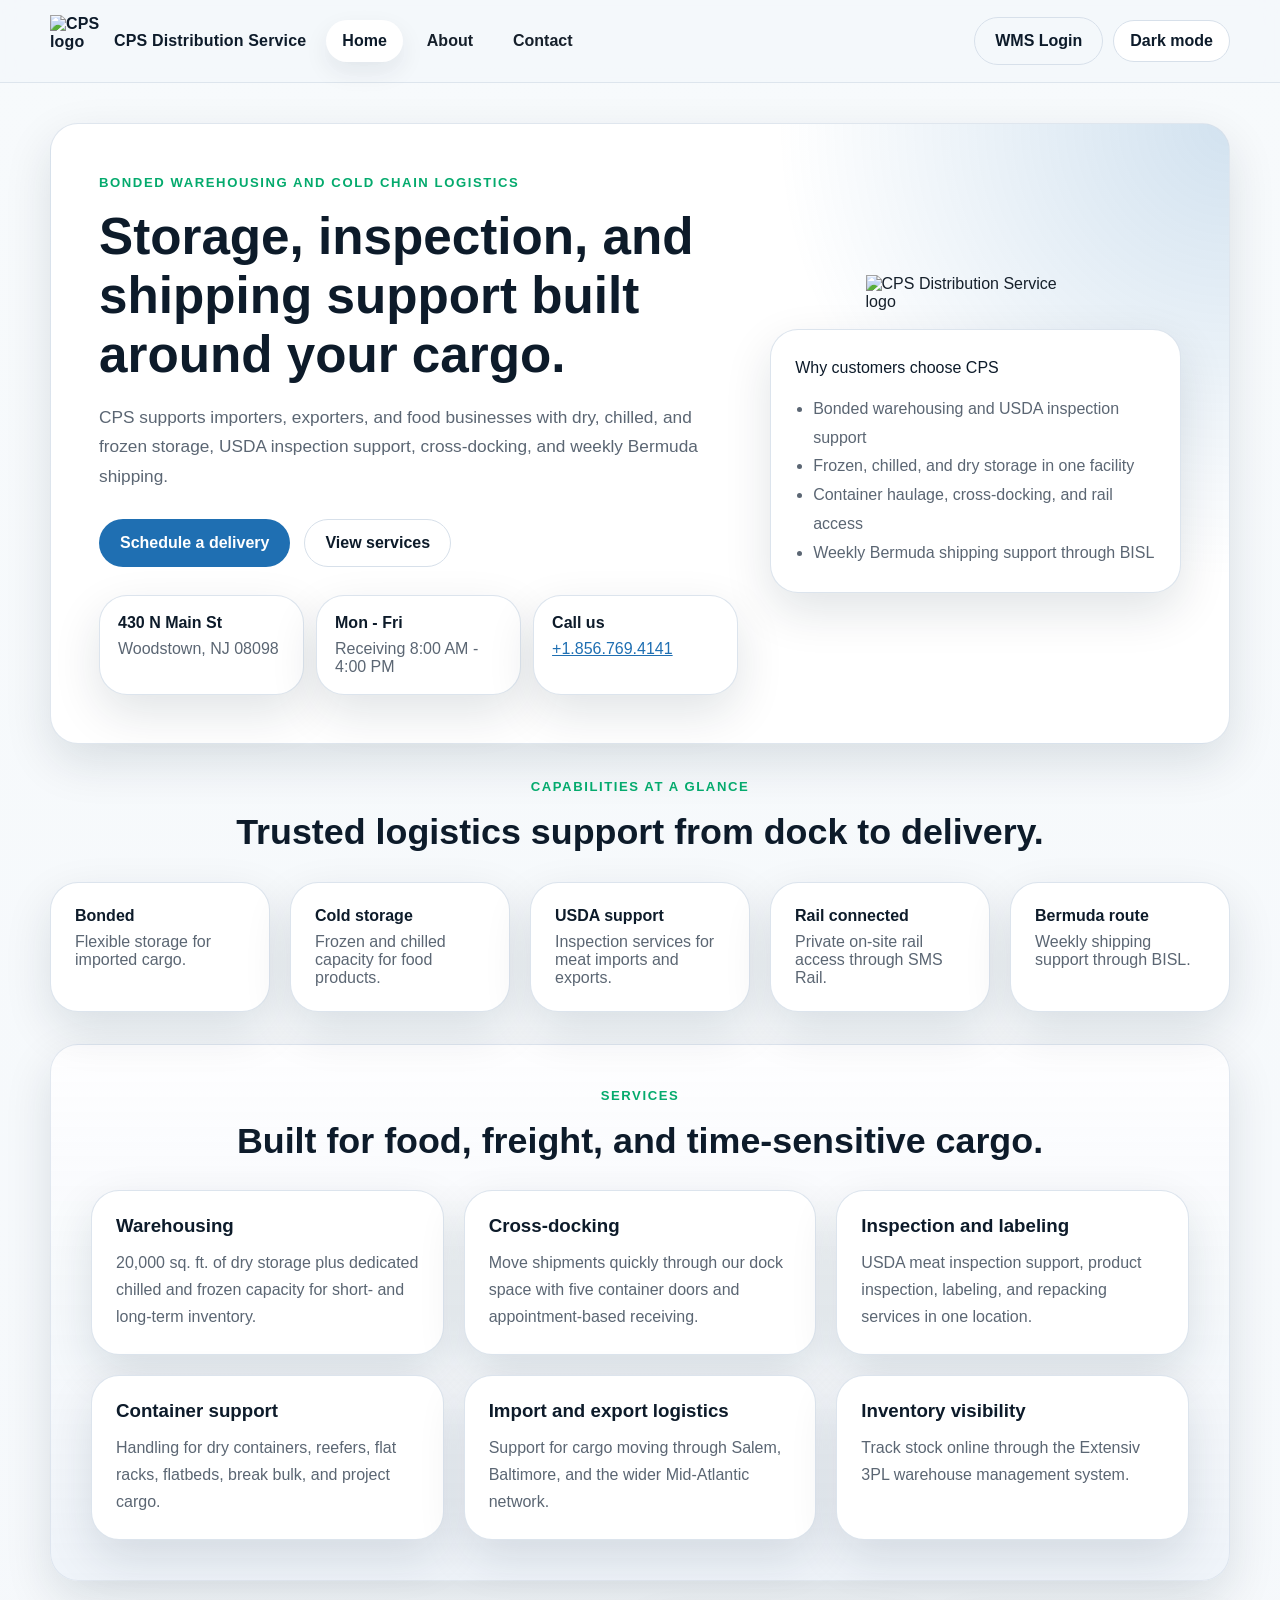
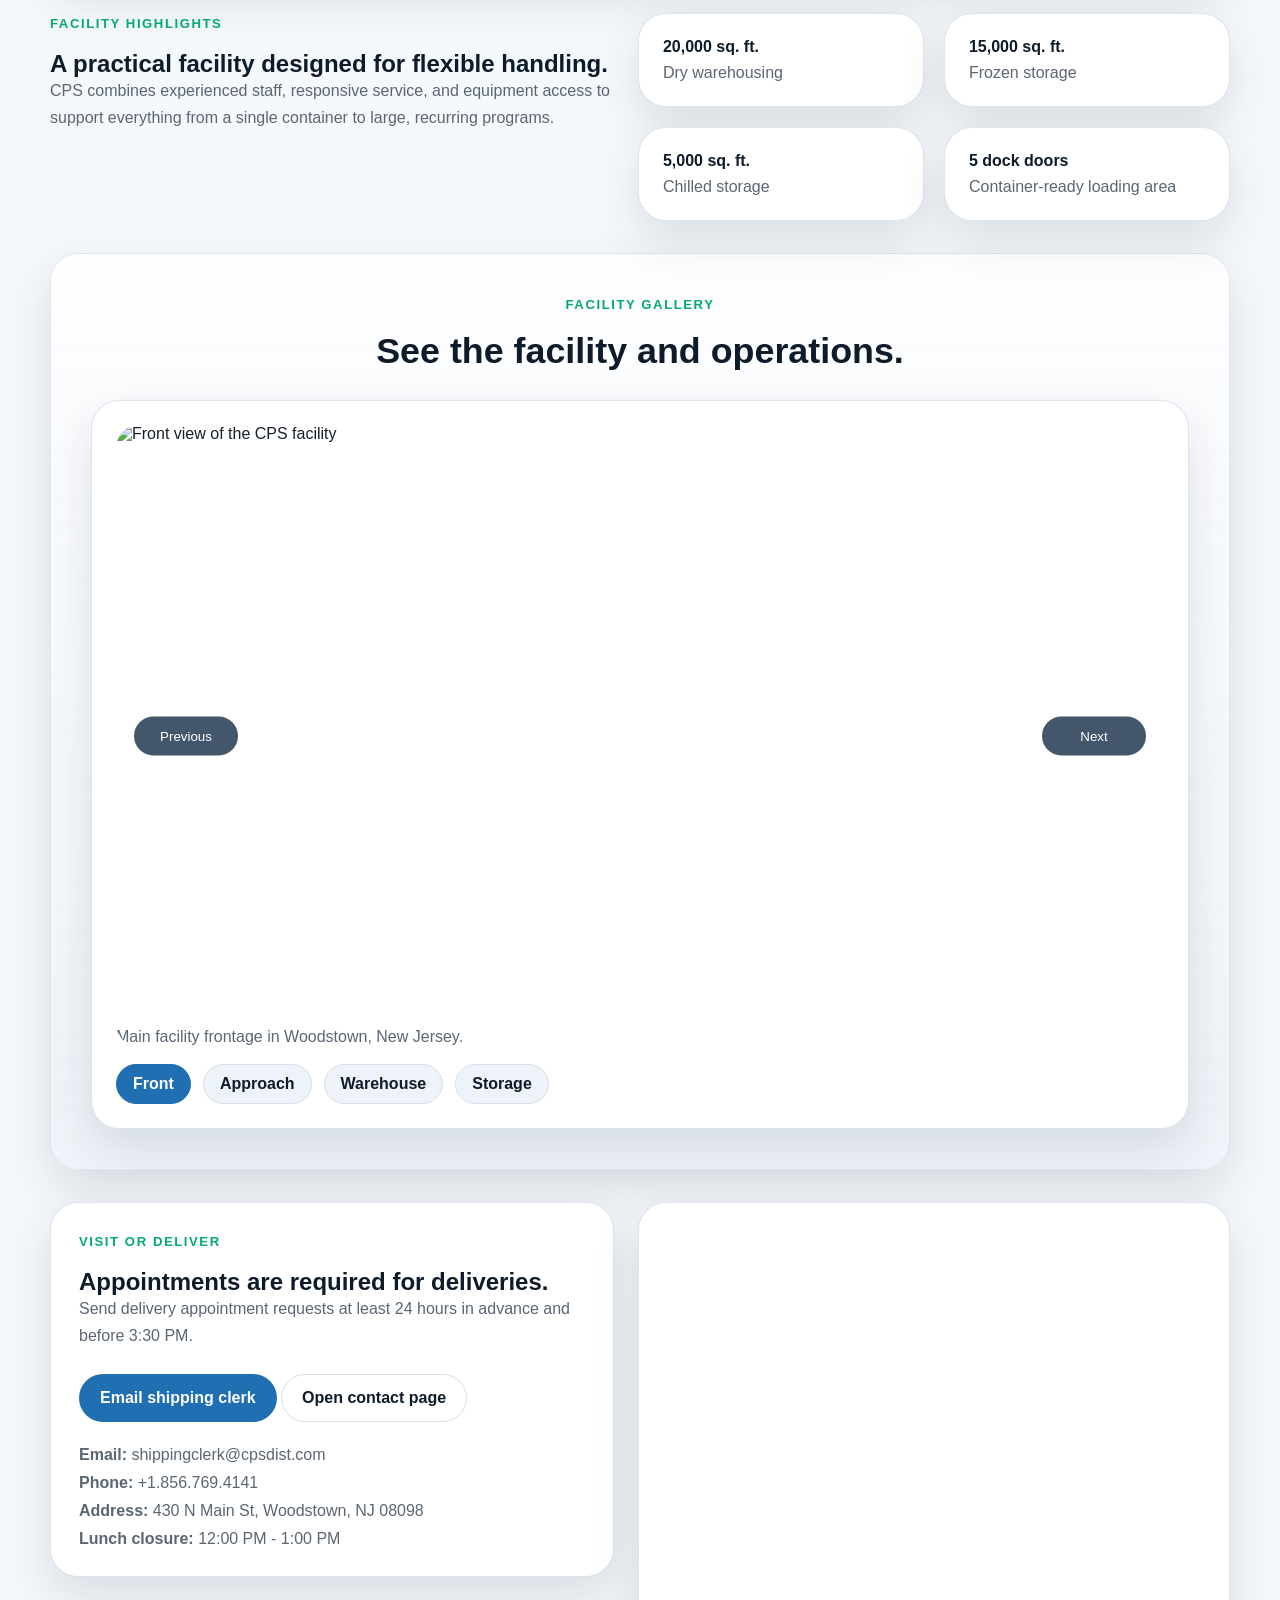
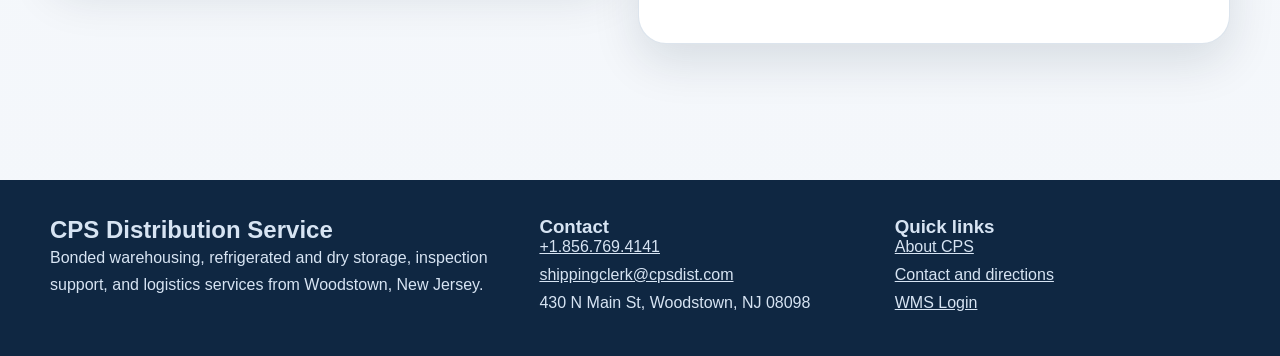
==== commit 9e7eaa22: "Add mobile hamburger menu Co-authored-by: Copilot <223556219+Copilot@users.noreply.github.com>" ====
--- a/index.html
+++ b/index.html
@@ -24,14 +24,21 @@
       <img src="Photos/Trans.png" alt="CPS logo">
       <span>CPS Distribution Service</span>
     </a>
-    <nav class="nav-links" aria-label="Main navigation">
-      <a class="active" href="index.html">Home</a>
-      <a href="about.html">About</a>
-      <a href="contact.html">Contact</a>
-    </nav>
-    <div class="nav-actions">
-      <a class="button button-secondary nav-button" href="https://app.extensiv.com/">WMS Login</a>
-      <button class="theme-toggle" id="themeToggle" type="button" aria-label="Toggle color theme">Dark mode</button>
+    <button class="menu-toggle" id="menuToggle" type="button" aria-expanded="false" aria-controls="siteMenu" aria-label="Open navigation menu">
+      <span></span>
+      <span></span>
+      <span></span>
+    </button>
+    <div class="nav-menu" id="siteMenu">
+      <nav class="nav-links" aria-label="Main navigation">
+        <a class="active" href="index.html">Home</a>
+        <a href="about.html">About</a>
+        <a href="contact.html">Contact</a>
+      </nav>
+      <div class="nav-actions">
+        <a class="button button-secondary nav-button" href="https://app.extensiv.com/">WMS Login</a>
+        <button class="theme-toggle" id="themeToggle" type="button" aria-label="Toggle color theme">Dark mode</button>
+      </div>
     </div>
   </div>
 </header>
--- a/mystyle.css
+++ b/mystyle.css
@@ -107,6 +107,14 @@
   padding: 14px 0;
 }
 
+.nav-menu {
+  display: flex;
+  align-items: center;
+  gap: 20px;
+  flex: 1;
+  justify-content: space-between;
+}
+
 .nav-brand {
   display: inline-flex;
   align-items: center;
@@ -121,6 +129,45 @@
   width: 52px;
   height: 52px;
   object-fit: contain;
+}
+
+.menu-toggle {
+  display: none;
+  width: 52px;
+  height: 52px;
+  padding: 0;
+  border: 1px solid var(--border);
+  border-radius: 16px;
+  background: var(--surface);
+  align-items: center;
+  justify-content: center;
+  flex-direction: column;
+  gap: 5px;
+  cursor: pointer;
+}
+
+.menu-toggle span {
+  width: 20px;
+  height: 2px;
+  border-radius: 999px;
+  background: var(--heading);
+  transition: transform 0.2s ease, opacity 0.2s ease;
+}
+
+.menu-toggle:hover {
+  border-color: var(--primary);
+}
+
+.menu-toggle.is-open span:nth-child(1) {
+  transform: translateY(7px) rotate(45deg);
+}
+
+.menu-toggle.is-open span:nth-child(2) {
+  opacity: 0;
+}
+
+.menu-toggle.is-open span:nth-child(3) {
+  transform: translateY(-7px) rotate(-45deg);
 }
 
 .nav-links {
@@ -629,14 +676,59 @@
 @media screen and (max-width: 840px) {
   .topnav {
     width: min(var(--page-width), calc(100% - 24px));
+    align-items: center;
+    flex-wrap: wrap;
+    gap: 16px;
+  }
+
+  .menu-toggle {
+    display: inline-flex;
+    margin-left: auto;
+  }
+
+  .nav-menu {
+    display: none;
+    width: 100%;
     flex-direction: column;
     align-items: stretch;
-  }
-
-  .nav-brand,
-  .nav-links,
+    gap: 16px;
+    padding: 18px;
+    background: var(--surface);
+    border: 1px solid rgba(215, 224, 234, 0.86);
+    border-radius: 24px;
+    box-shadow: var(--shadow);
+  }
+
+  .nav-menu.is-open {
+    display: flex;
+  }
+
+  .nav-links {
+    flex-direction: column;
+    align-items: stretch;
+  }
+
+  .nav-links a {
+    width: 100%;
+    text-align: center;
+  }
+
   .nav-actions {
-    justify-content: center;
+    flex-direction: column;
+    align-items: stretch;
+  }
+
+  .nav-button,
+  .theme-toggle {
+    width: 100%;
+  }
+
+  .nav-brand {
+    min-width: 0;
+  }
+
+  .nav-brand span {
+    font-size: 0.95rem;
   }
 
   .page-main,
@@ -667,15 +759,36 @@
 }
 
 @media screen and (max-width: 560px) {
-  .nav-links {
-    justify-content: center;
-  }
-
-  .nav-links a,
-  .theme-toggle,
-  .nav-button,
-  .button {
-    width: 100%;
+  .site-header {
+    backdrop-filter: blur(10px);
+  }
+
+  .topnav {
+    width: calc(100% - 20px);
+    min-height: 72px;
+    gap: 12px;
+    padding: 10px 0;
+  }
+
+  .nav-brand img,
+  .menu-toggle {
+    width: 44px;
+    height: 44px;
+  }
+
+  .nav-brand {
+    gap: 10px;
+  }
+
+  .nav-brand span {
+    max-width: 180px;
+    font-size: 0.86rem;
+    line-height: 1.2;
+  }
+
+  .nav-menu {
+    padding: 14px;
+    border-radius: 20px;
   }
 
   .page-main {
@@ -711,4 +824,12 @@
   .gallery-next {
     right: 18px;
   }
-}
+
+  .button-row {
+    flex-direction: column;
+  }
+
+  .button-row .button {
+    width: 100%;
+  }
+}
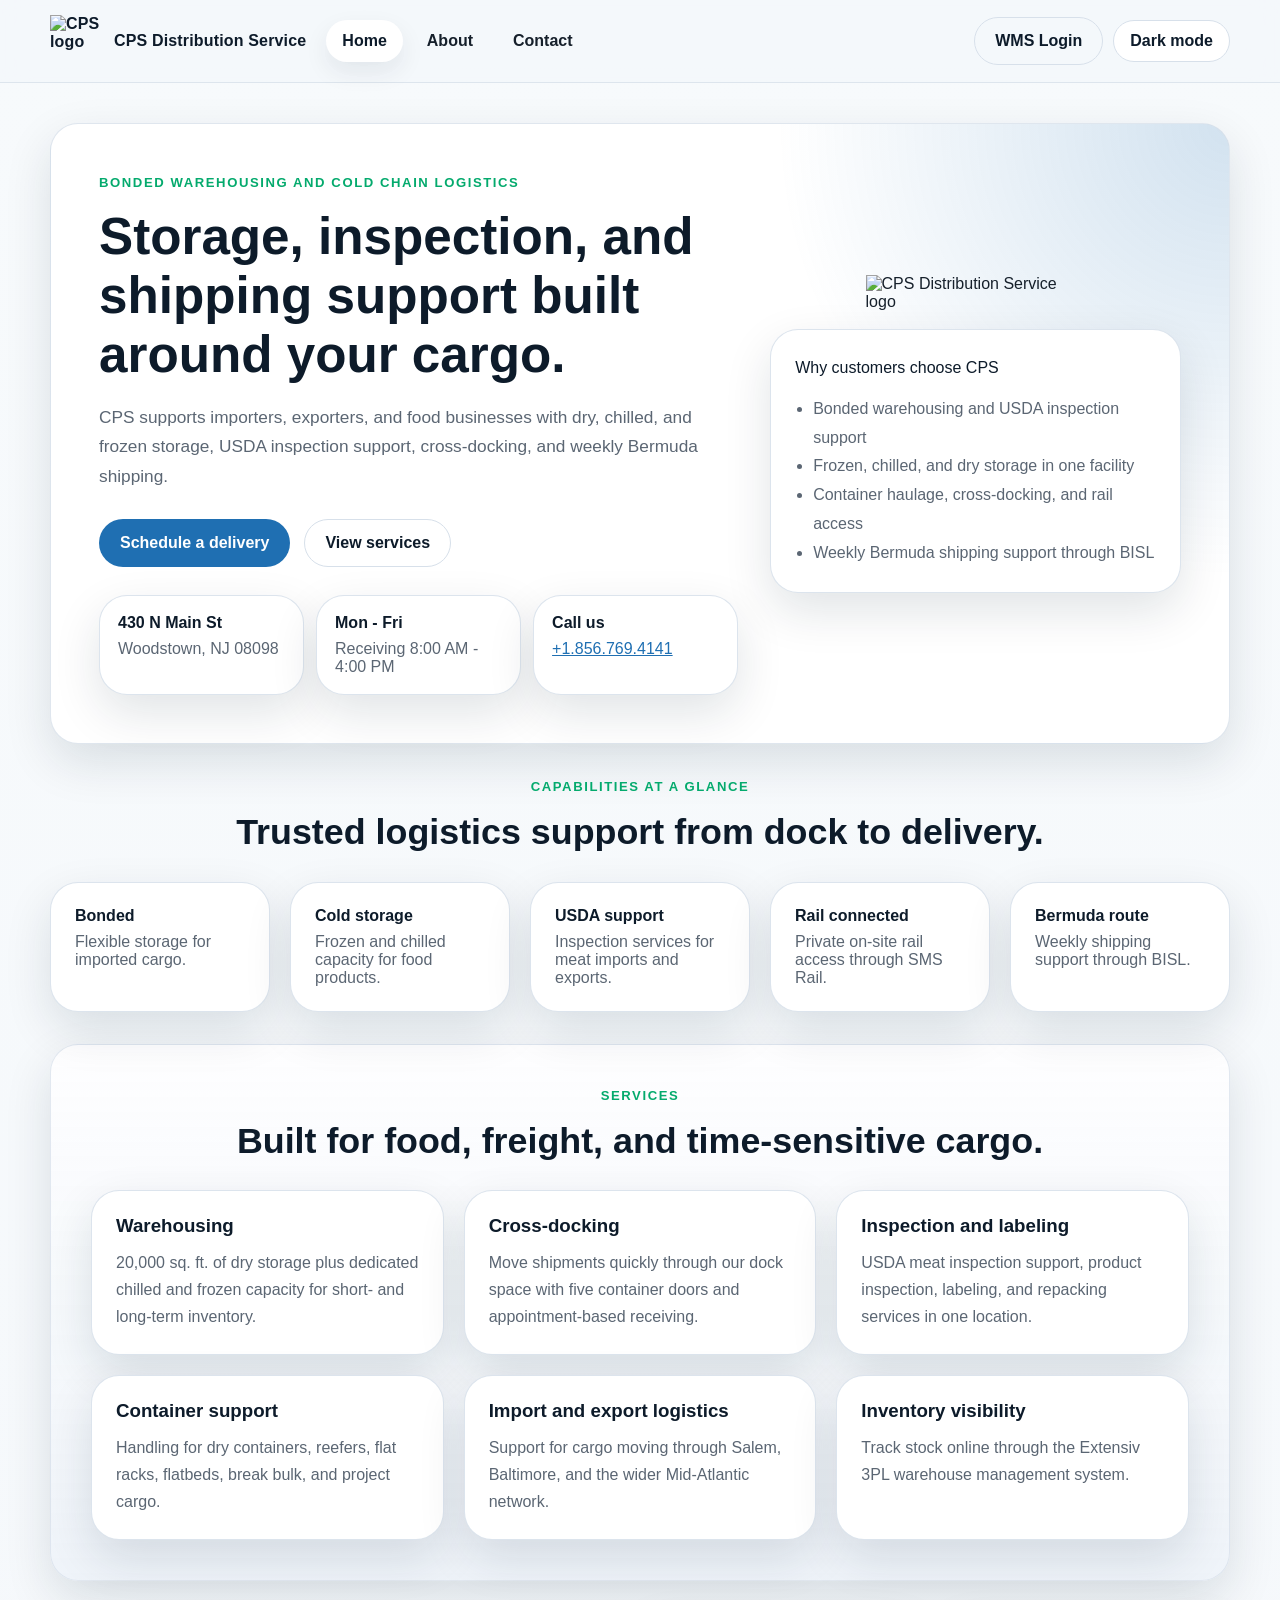
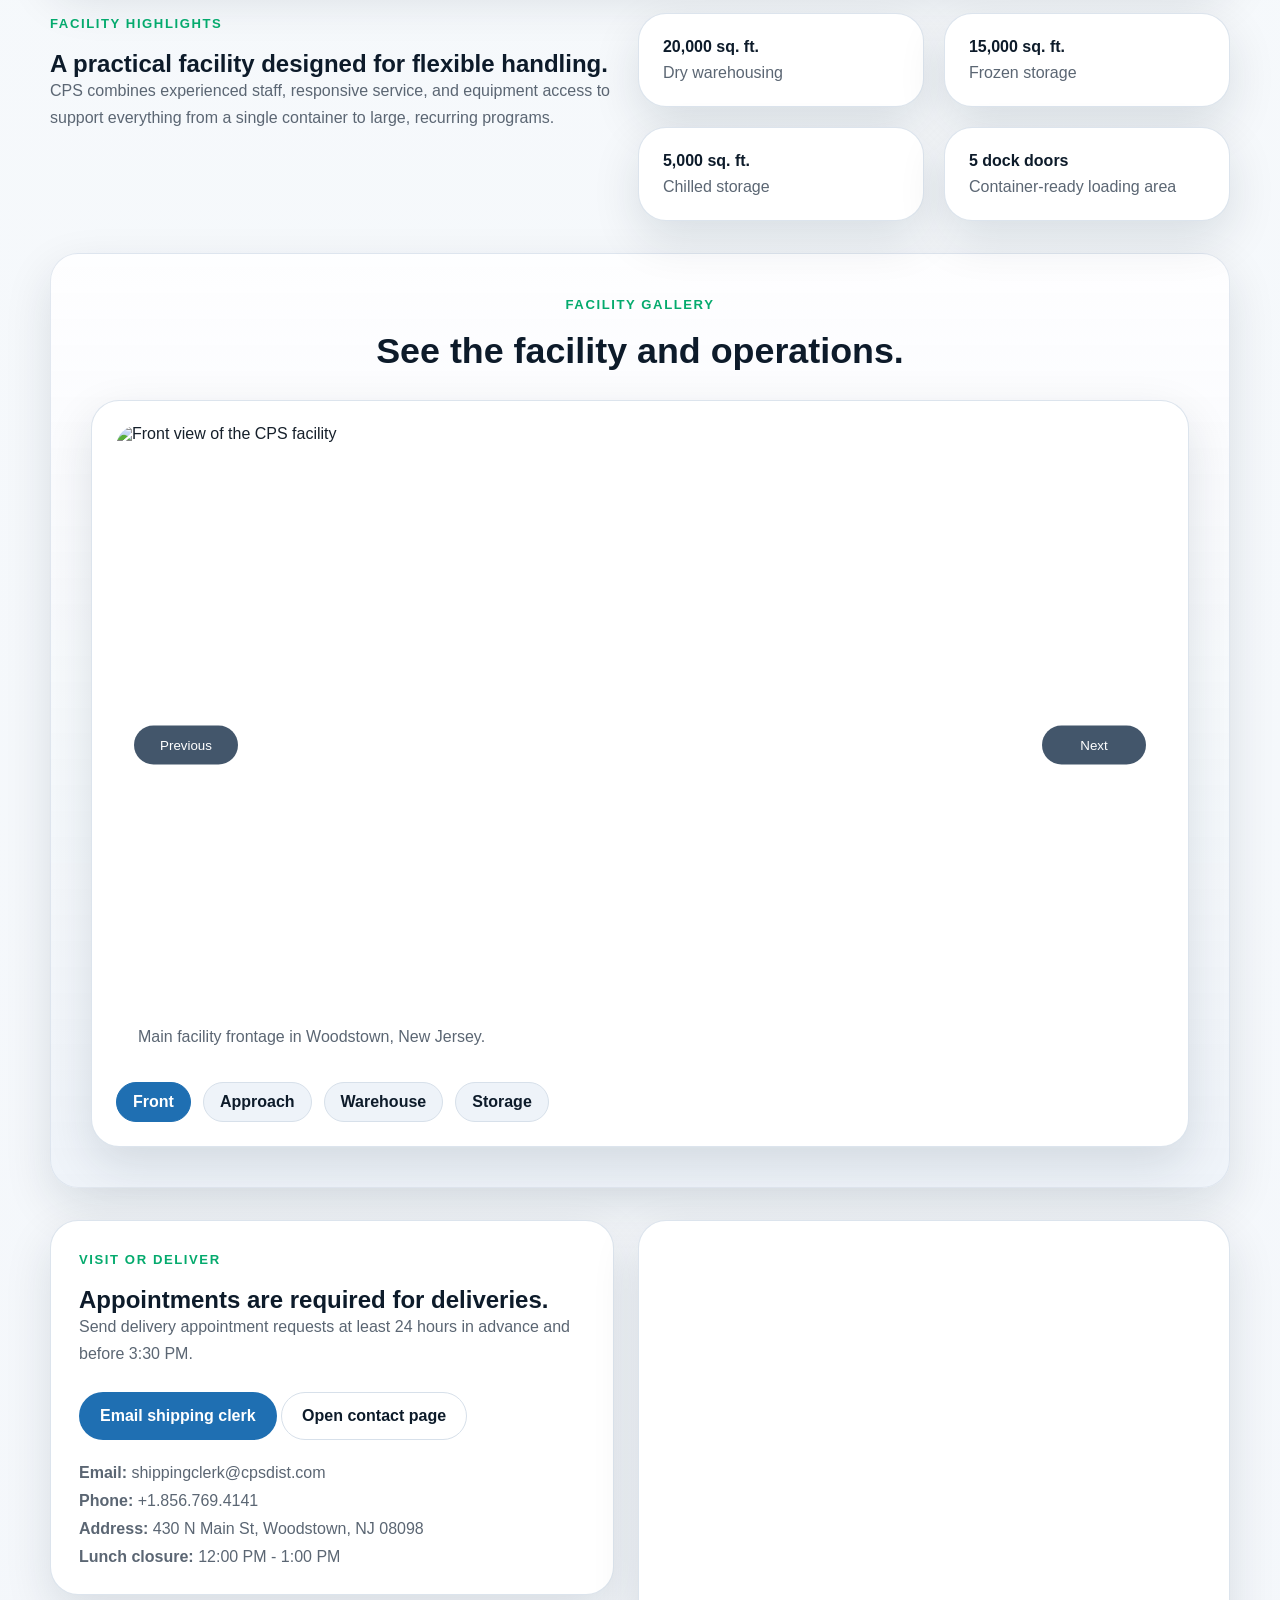
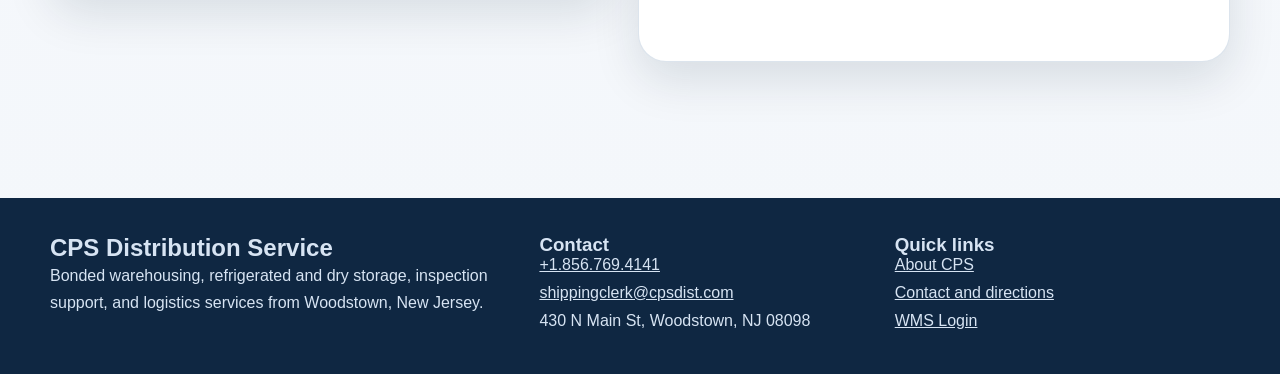
==== commit 9bf61bb0: "Use logo as site favicon Co-authored-by: Copilot <223556219+Copilot@users.noreply.github.com>" ====
--- a/index.html
+++ b/index.html
@@ -14,6 +14,8 @@
 <meta name="viewport" content="width=device-width, initial-scale=1">
 <title>CPS Distribution Service</title>
 <meta name="description" content="CPS Distribution Service provides bonded warehousing, refrigerated and dry storage, cross-docking, and logistics support from Woodstown, New Jersey.">
+<link rel="icon" type="image/png" href="Photos/Trans.png">
+<link rel="apple-touch-icon" href="Photos/Trans.png">
 <link rel="stylesheet" href="mystyle.css">
 </head>
 
--- a/mystyle.css
+++ b/mystyle.css
@@ -475,6 +475,35 @@
   padding: 24px;
 }
 
+.logo-card {
+  display: flex;
+  flex-direction: column;
+  align-items: center;
+  text-align: center;
+}
+
+.partner-link {
+  display: inline-flex;
+  align-items: center;
+  justify-content: center;
+  width: 100%;
+}
+
+.partner-title-link {
+  color: var(--heading);
+  text-decoration: none;
+}
+
+.partner-title-link:hover {
+  color: var(--primary);
+}
+
+.partner-cta {
+  margin-top: 10px;
+  font-weight: 700;
+  text-decoration: none;
+}
+
 .card h3,
 .contact-card h2,
 .logo-card h3 {
@@ -496,8 +525,12 @@
 .partner-logo {
   max-height: 96px;
   width: auto;
+  min-height: 96px;
   margin-bottom: 18px;
+  margin-left: auto;
+  margin-right: auto;
   object-fit: contain;
+  object-position: center;
 }
 
 .about-photo {
@@ -540,6 +573,7 @@
 
 .gallery-slide figcaption {
   margin-top: 14px;
+  padding: 0 22px 18px;
   color: var(--text-muted);
 }
 
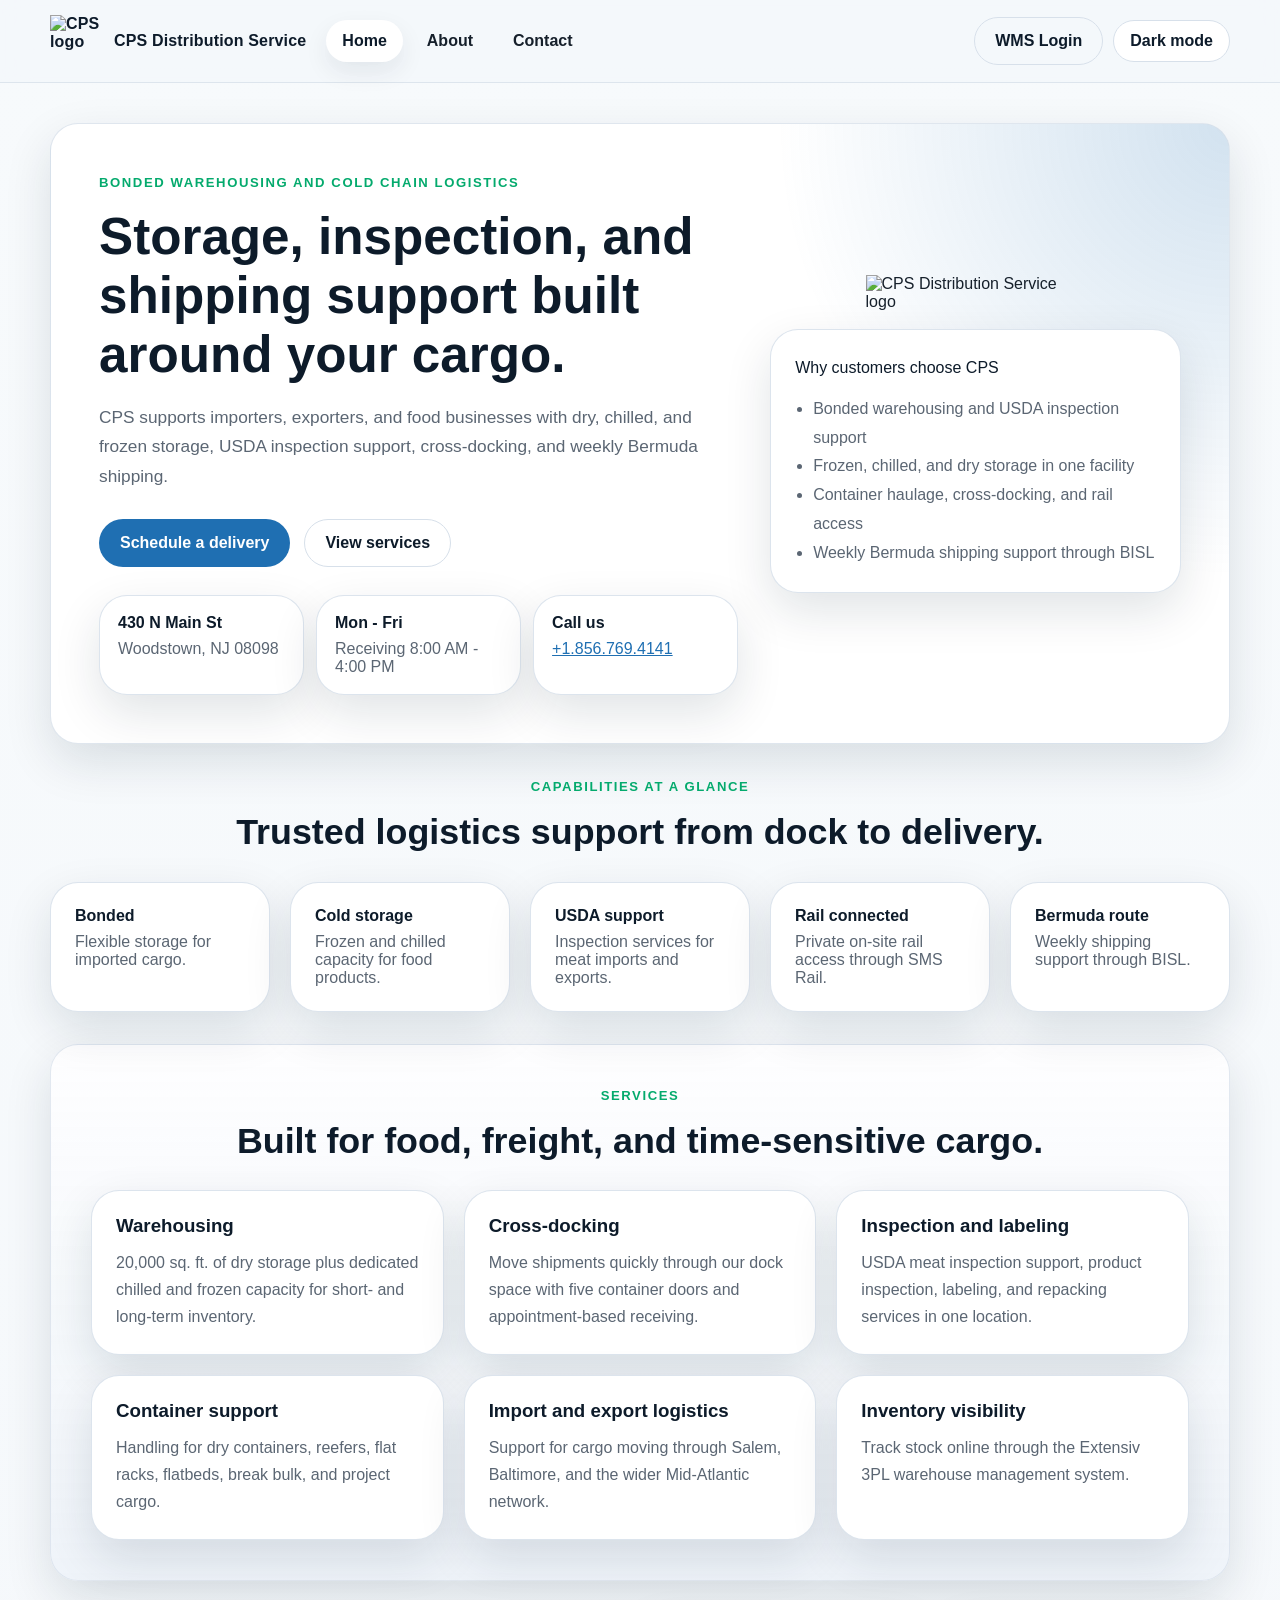
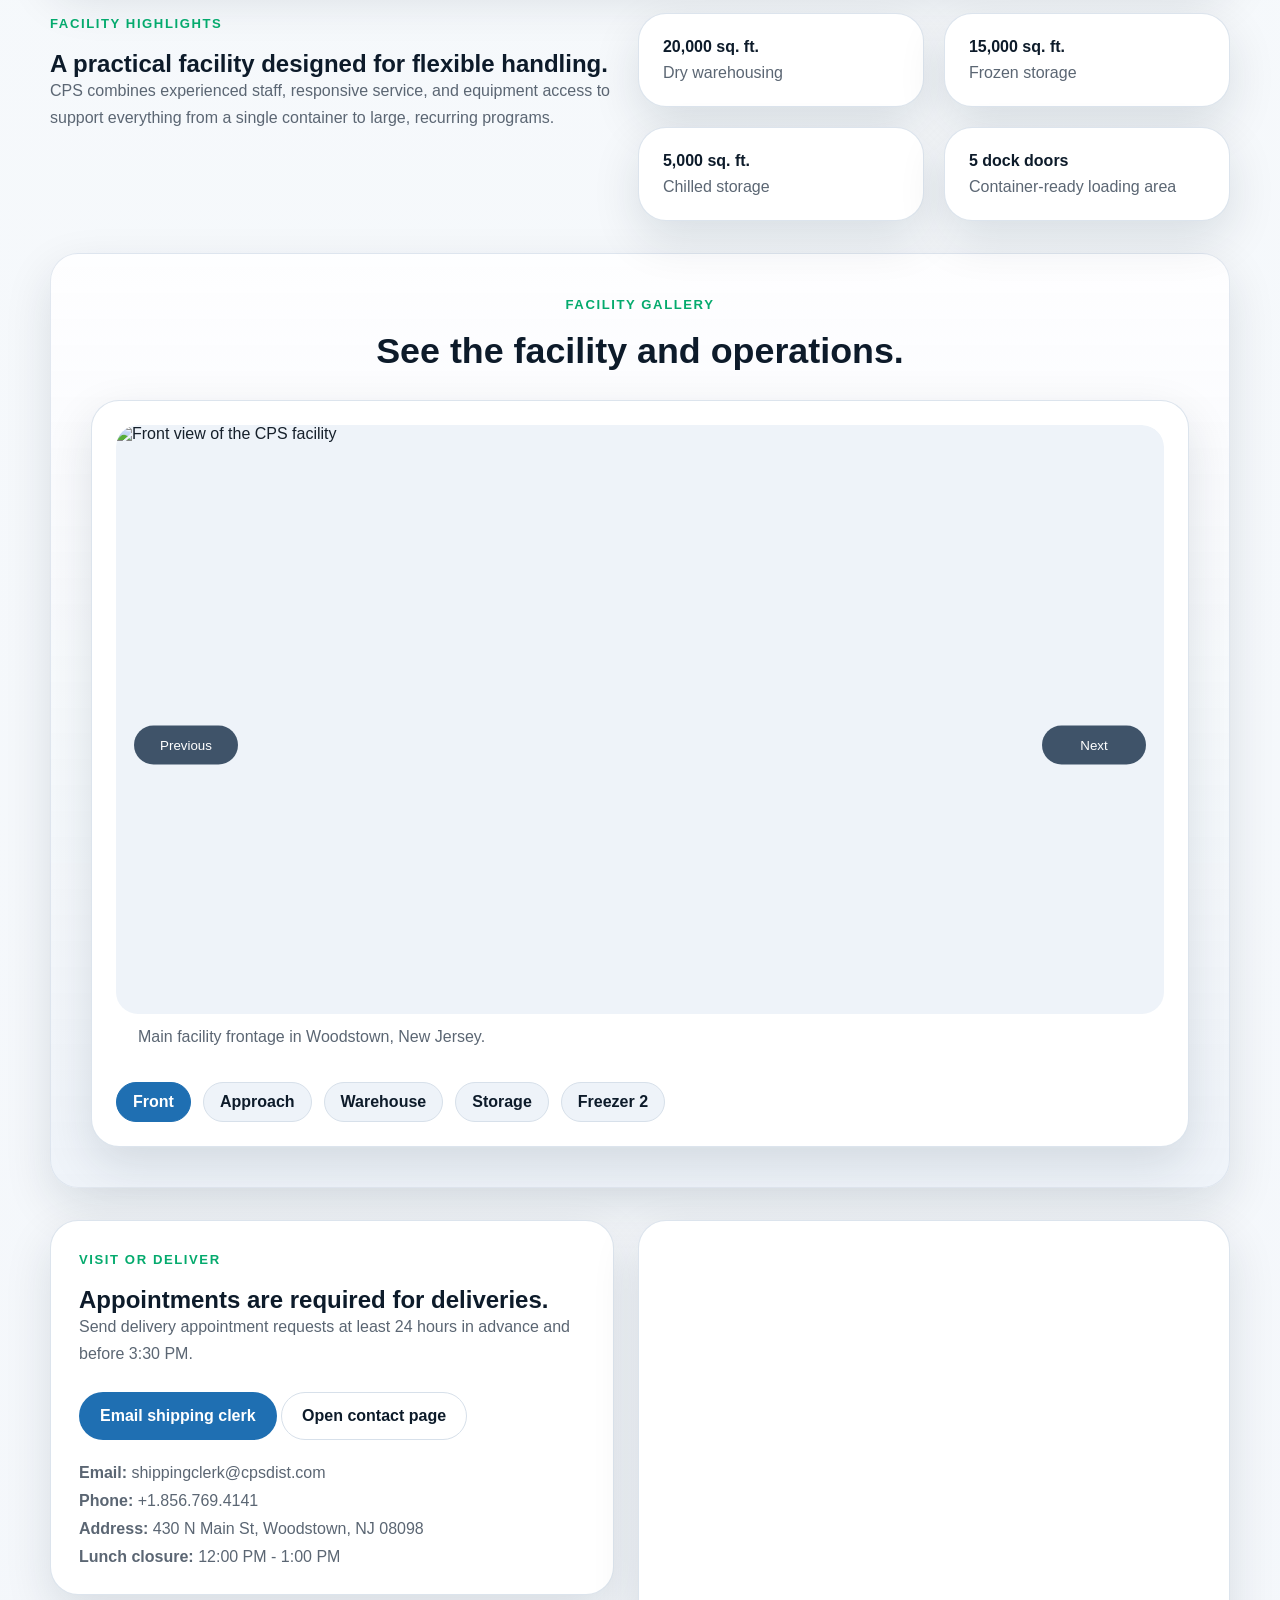
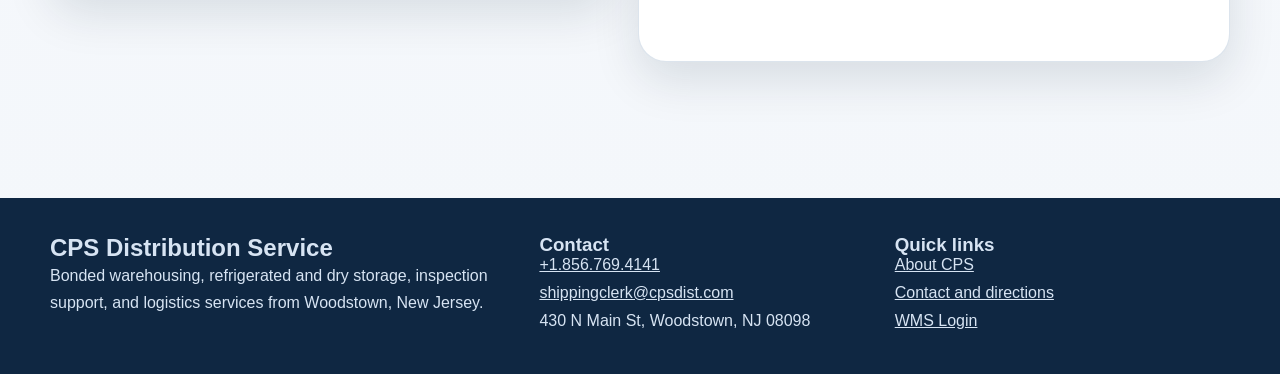
==== commit 9e9877a7: "Add freezer renovation photo to gallery Co-authored-by: Copilot <223556219+Copilot@users.noreply.git" ====
--- a/index.html
+++ b/index.html
@@ -199,6 +199,10 @@
           <img src="Photos/Inside2.jpg" alt="Additional interior warehouse view">
           <figcaption>Warehouse operations and storage layout.</figcaption>
         </figure>
+        <figure class="gallery-slide">
+          <img src="Photos/Freezer2-2025.jpg" alt="Renovated Freezer No. 2 cold storage room">
+          <figcaption>Freezer No. 2 after its 2025 renovation, providing refreshed cold storage space for customer inventory.</figcaption>
+        </figure>
         <button class="gallery-control gallery-prev" type="button" aria-label="Previous slide">Previous</button>
         <button class="gallery-control gallery-next" type="button" aria-label="Next slide">Next</button>
       </div>
@@ -207,6 +211,7 @@
         <button class="gallery-thumb" type="button">Approach</button>
         <button class="gallery-thumb" type="button">Warehouse</button>
         <button class="gallery-thumb" type="button">Storage</button>
+        <button class="gallery-thumb" type="button">Freezer 2</button>
       </div>
     </div>
   </section>
--- a/mystyle.css
+++ b/mystyle.css
@@ -553,6 +553,7 @@
   position: relative;
   overflow: hidden;
   border-radius: 22px;
+  background: var(--surface);
 }
 
 .gallery-slide {
@@ -567,7 +568,8 @@
 .gallery-slide img {
   width: 100%;
   aspect-ratio: 16 / 9;
-  object-fit: cover;
+  object-fit: contain;
+  background: var(--surface-muted);
   border-radius: 22px;
 }
 
